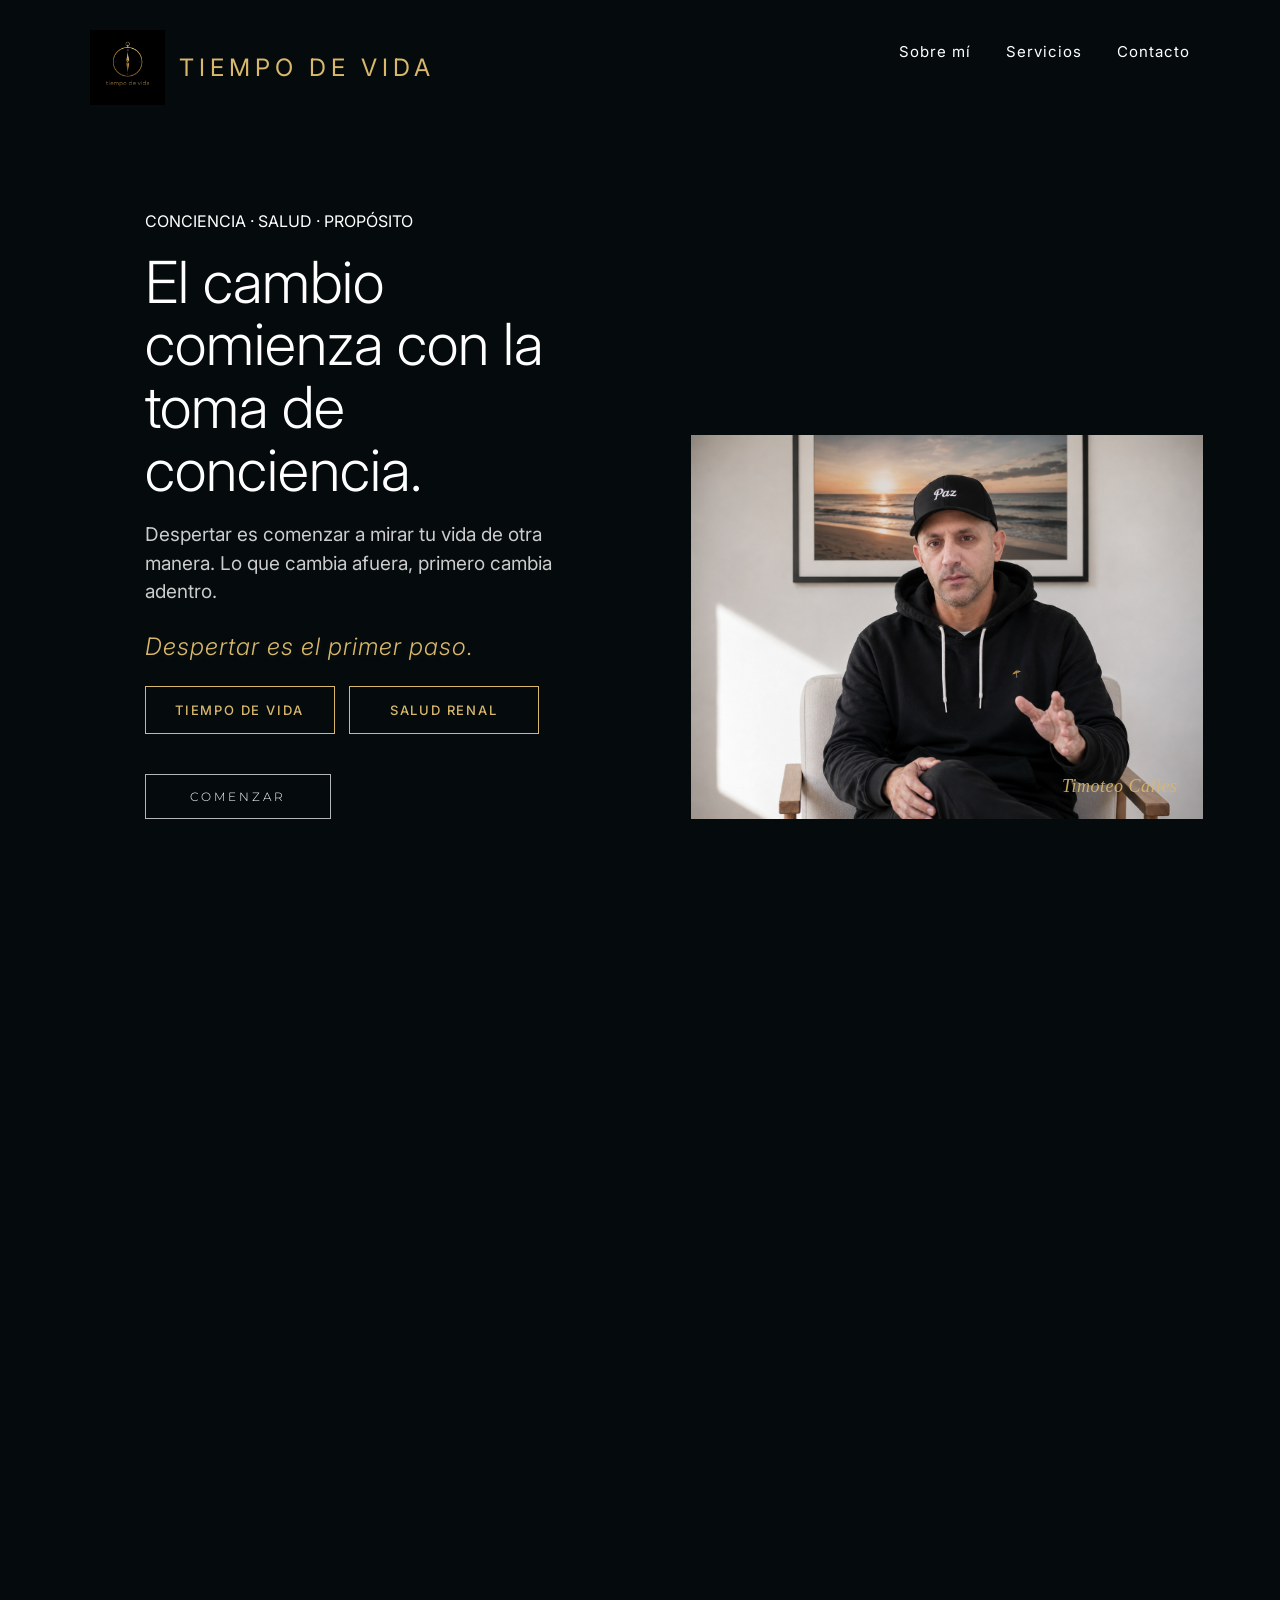
==== index.html @ 9efb0386 "Conecta publicaciones con Supabase" ====
<!DOCTYPE html>
<html lang="es">
<head>
    <meta charset="UTF-8">
    <meta name="viewport" content="width=device-width, initial-scale=1.0">
    <title>Tiempo de Vida</title>
    <meta name="description" content="Tiempo de Vida - Una experiencia visual cinematográfica e introspectiva.">
    
    <!-- Fonts: Inter (Light 300) & Montserrat (Light 300) -->
    <link rel="preconnect" href="https://fonts.googleapis.com">
    <link rel="preconnect" href="https://fonts.gstatic.com" crossorigin>
    <link href="https://fonts.googleapis.com/css2?family=Inter:wght@300&family=Montserrat:wght@300&display=swap" rel="stylesheet">
    
    <!-- CSS stylesheet -->
    <link rel="stylesheet" href="home.css">
</head>
<body>

    <!-- HERO SECTION (Cinematográfico, Introspectivo y Minimalista) -->
   <section class="hero-section" id="hero">

    <div class="hero-brand">
        <img src="assets/images/logo.png" alt="Tiempo de Vida">
        <span>TIEMPO DE VIDA</span>
    </div>

    <nav class="hero-nav">
        <a href="#sobre-mi">Sobre mí</a>
        <a href="#servicios">Servicios</a>
        <a href="#contacto">Contacto</a>
    </nav>

    <div class="hero-left">

        <p class="hero-eyebrow">CONCIENCIA · SALUD · PROPÓSITO</p>

        <h1>
            El cambio comienza
            <span>con la toma de conciencia.</span>
        </h1>

        <p class="hero-subtitle">
            Despertar es comenzar a mirar tu vida de otra manera.
            Lo que cambia afuera, primero cambia adentro.
        </p>

        <p class="hero-highlight">
            Despertar es el primer paso.
        </p>
<div class="areas-publicas">
    <a href="#tiempo-de-vida" style="display:inline-flex;align-items:center;justify-content:center;width:190px;height:48px;box-sizing:border-box;border:1px solid #d9b86c;background:#000;color:#d9b86c;text-decoration:none;font-size:13px;font-weight:500;letter-spacing:1.8px;">TIEMPO DE VIDA</a>
    <a href="#salud-renal" style="display:inline-flex;align-items:center;justify-content:center;width:190px;height:48px;box-sizing:border-box;border:1px solid #d9b86c;background:#000;color:#d9b86c;text-decoration:none;font-size:13px;font-weight:500;letter-spacing:1.8px;">SALUD RENAL</a>
</div>
        <a href="#servicios" class="btn-hero-minimalist">
            COMENZAR
        </a>

    </div>

    <div class="hero-photo">
        <img src="assets/images/hero_timoteo.png" alt="Dr. Timoteo Calles">
        <div class="hero-signature">Timoteo Calles</div>
    </div>

</section>
<!-- SECCIÓN TIEMPO DE VIDA -->
<section class="contenido-publico" id="tiempo-de-vida" hidden>

    <div class="contenido-publico-header">
        <span>TIEMPO DE VIDA</span>
        <h2>Despertar. Conciencia. Propósito.</h2>
        <p>
            Un espacio para mirar la vida de otra manera,
            tomar conciencia y comenzar a transformar lo que importa.
        </p>
    </div>

    <div id="publicaciones-tiempo-de-vida" class="publicaciones-grid">
        <p>No hay publicaciones todavía.</p>
    </div>

</section>
    <!-- SECTION 2: AUTOPILOT STATION (Piloto Automático) -->
    <section class="autopilot-section" id="piloto-automatico">
        <div class="autopilot-overlay"></div>
        <div class="autopilot-container">
            <div class="autopilot-content">
                <!-- Título Introductorio -->
                <h2 class="autopilot-title">¿Y si el problema no fuera...</h2>
                
                <!-- Lista de Posibles Problemas con separación amplia -->
                <div class="autopilot-list">
                    <p class="autopilot-item">...el tiempo?</p>
                    <p class="autopilot-item">...el trabajo?</p>
                    <p class="autopilot-item">...el dinero?</p>
                    <p class="autopilot-item">...la rutina?</p>
                    <p class="autopilot-item">...el estrés?</p>
                    <p class="autopilot-item">...el gobierno?</p>
                    <p class="autopilot-item">...la economía?</p>
                    <p class="autopilot-item">...el clima?</p>
                </div>
                
                <!-- Pregunta de Cierre Destacada (Dorado Cálido) -->
                <p class="autopilot-highlight">¿Y si el verdadero problema fuera vivir en piloto automático?</p>
                
                <!-- Subtítulo de Cierre -->
                <p class="autopilot-sub-highlight">La conciencia siempre llega antes que el cambio.</p>
            </div>
        </div>
    </section>

    <!-- SECTION 3: BEACH AUTONOMY (Qué es la Salud) -->
    <section class="autonomy-section" id="definicion-salud">
        <div class="autonomy-split-container">
            <!-- Lado Izquierdo (40%): Fondo marfil y foto editorial -->
            <div class="autonomy-image-side">
                <div class="autonomy-editorial-photo-wrapper">
                    <img src="assets/images/beach_autonomy.jpg" alt="Fotografía editorial - Timoteo en la playa al amanecer atándose los cordones" class="autonomy-img-editorial">
                </div>
            </div>
            
            <!-- Lado Derecho: Texto -->
            <div class="autonomy-text-side">
                <div class="autonomy-text-wrapper">
                    <!-- Título Principal -->
                    <h2 class="autonomy-title">La salud para mí.</h2>
                    
                    <!-- Párrafos Iniciales -->
                    <div class="autonomy-intro-text">
                        <p>Para algunos, la salud es un número en la balanza.</p>
                        <p>Para otros, un porcentaje de grasa.</p>
                        <p>Para mí, la salud tiene otro significado.</p>
                    </div>
                    
                    <!-- Declaraciones Destacadas en Dorado -->
                    <div class="autonomy-gold-statements">
                        <p>La salud no consiste en tener un cuerpo perfecto.</p>
                        <p>Consiste en tener un cuerpo que todavía te permita vivir la vida que elegís.</p>
                    </div>
                    
                    <!-- Declaración de Energía -->
                    <div class="autonomy-energy-text">
                        <p>La salud es poder pedirle energía a tu cuerpo...</p>
                        <p>y que todavía pueda responder.</p>
                    </div>
                    
                    <!-- Dos Columnas de Acciones Cotidianas -->
                    <div class="autonomy-columns-grid">
                        <div class="autonomy-column">
                            <p>Poder atarte los cordones.</p>
                            <p>Salir a caminar.</p>
                            <p>Correr detrás de tus hijos.</p>
                            <p>Subir una escalera sin pensar.</p>
                        </div>
                        <div class="autonomy-column">
                            <p>Viajar.</p>
                            <p>Abrazar.</p>
                            <p>Jugar.</p>
                            <p>Elegir.</p>
                        </div>
                    </div>
                    
                    <!-- Conclusión Principal -->
                    <div class="autonomy-conclusion-text">
                        <p>Porque la verdadera salud no se trata de cuánto vivís.</p>
                        <p class="gold-highlight">Se trata de cómo podés vivir.</p>
                    </div>
                    
                    <!-- Línea Divisoria Fina y Frase Final -->
                    <hr class="autonomy-divider">
                    <p class="autonomy-footer-statement">La verdadera libertad tiene un nombre: autonomía.</p>
                </div>
            </div>
        </div>
    </section>

    <!-- SECTION 4: DOSES AND CONSCIOUSNESS (Dosis y Conciencia) -->
    <section class="doses-section" id="dosis-y-conciencia">
        <div class="doses-split-container">
            <!-- Lado Izquierdo (35%): Fondo marfil y foto pequeña colocada como editorial -->
            <div class="doses-image-side">
                <div class="doses-editorial-photo-wrapper">
                    <img src="assets/images/sunset_doses.jpg" alt="Fotografía editorial - Timoteo al atardecer frente al mar" class="doses-img-editorial">
                </div>
            </div>
            
            <!-- Lado Derecho (65%): Texto sobre fondo negro -->
            <div class="doses-text-side">
                <div class="doses-text-wrapper">
                    <!-- Nivel 1: Título muy grande -->
                    <h2 class="doses-level1">Dosis y conciencia.</h2>
                    
                    <!-- Nivel 6: Frase principal (la más grande del bloque, en dorado) -->
                    <p class="doses-level6">Lo que transforma tu vida es la dosis que repetís cada día.</p>
                    
                    <span class="doses-separator">—</span>
                    
                    <!-- Nivel 2 y 3: Subtítulo e Introducción -->
                    <div class="doses-intro">
                        <p class="doses-level2">Cambia por lo que repetís.</p>
                        <p class="doses-level3">La vida rara vez cambia por un solo acto.</p>
                    </div>
                    
                    <span class="doses-separator">—</span>
                    
                    <!-- Nivel 4: Lista -->
                    <div class="doses-level4">
                        <p>La dosis de tu trabajo.</p>
                        <p>La dosis de tu descanso.</p>
                        <p>La dosis de tu alimentación.</p>
                        <p>La dosis de tu estrés.</p>
                        <p>La dosis de las personas que elegís tener cerca.</p>
                    </div>
                    
                    <span class="doses-separator">—</span>
                    
                    <!-- Nivel 5: Preguntas y respuestas -->
                    <div class="doses-level5">
                        <div class="doses-qa-row">
                            <span class="doses-q">¿Un cigarrillo mata?</span>
                            <span class="doses-a">No.</span>
                        </div>
                        <div class="doses-qa-row">
                            <span class="doses-q">¿Una manzana salva una vida?</span>
                            <span class="doses-a">Tampoco.</span>
                        </div>
                    </div>
                    
                    <span class="doses-separator">—</span>
                    
                    <!-- Nivel 7: Reflexiones sobre alimentos -->
                    <div class="doses-level7">
                        <p>No existen alimentos que te salven.</p>
                        <p>No existen alimentos que te condenen.</p>
                        <p class="gold-highlight">Existe la conciencia con la que elegís cada dosis.</p>
                    </div>
                    
                    <!-- Nivel 8: Cierre (Separado, línea superior, tipografía grande dorada) -->
                    <div class="doses-level8">
                        <hr class="doses-divider">
                        <p class="doses-closing-statement">La calidad de tu vida será el reflejo de las dosis que elegís repetir.</p>
                    </div>
                </div>
            </div>
        </div>
    </section>

    <!-- SECTION 5: WHY EXISTS (¿Por qué existe Tiempo de Vida?) -->
    <section class="why-section" id="por-que-existe">
        <div class="why-split-container">
            <!-- Lado Izquierdo (45%): Fondo marfil y foto editorial -->
            <div class="why-image-side">
                <div class="why-editorial-photo-wrapper">
                    <img src="assets/images/why_exists.jpg" alt="Fotografía editorial - Timoteo de espaldas al amanecer mirando el horizonte junto a su Nissan Frontier" class="why-img-editorial">
                </div>
            </div>
            
            <!-- Lado Derecho (55%): Texto sobre fondo negro -->
            <div class="why-text-side">
                <div class="why-text-wrapper">
                    <!-- Título (Nivel 1) -->
                    <h2 class="why-level1">¿Por qué existe Tiempo de Vida?</h2>
                    
                    <span class="why-separator">—</span>
                    
                    <!-- Cuerpo del texto -->
                    <div class="why-body-text">
                        <p class="why-p-highlight">Durante años vi ingresar pacientes a diálisis.</p>
                        <p>La mayoría sabía perfectamente qué les hacía daño.</p>
                        <p class="why-p-pause">Y aun así...</p>
                        <p class="why-p-gold">seguían repitiéndolo.</p>
                    </div>
                    
                    <span class="why-separator">—</span>
                    
                    <!-- Conclusión -->
                    <div class="why-conclusion-text">
                        <p>Ahí entendí que el problema no era la información.</p>
                        <p class="why-p-bold">Era la conciencia.</p>
                    </div>
                    
                    <!-- Cierre (Línea + Frase Final en Dorado) -->
                    <div class="why-level5">
                        <hr class="why-divider">
                        <p class="why-pre-closing">TIEMPO DE VIDA nació para responder una sola pregunta.</p>
                        <p class="why-closing-statement">¿Por qué hacemos todos los días aquello que sabemos que nos hace mal?</p>
                    </div>
                </div>
            </div>
        </div>
    </section>

    <!-- SECTION 6: CLOSING (Último Bloque) -->
    <section class="closing-section" id="cierre-narrativa">
        <div class="closing-container">
            <!-- Título -->
            <h2 class="closing-title">Si llegaste hasta acá...</h2>
            
            <!-- Cuerpo Narrativo -->
            <div class="closing-body-text">
                <p>Quizás llegaste buscando una respuesta.</p>
                <p>Y descubriste que el verdadero cambio empieza mucho antes.</p>
                <p>Empieza cuando dejamos de vivir en piloto automático.</p>
                <p>Cuando recuperamos la capacidad de elegir.</p>
                <p class="closing-pause">Porque antes del cambio...</p>
                <p class="closing-highlight">siempre aparece la conciencia.</p>
            </div>
            
            <hr class="closing-divider">
            
            <!-- Hablemos -->
            <div class="closing-contact-header">
                <h3>Hablemos.</h3>
                <p>Si sentís que este mensaje también habla de vos...</p>
                <p class="gold-highlight">Será un gusto acompañarte.</p>
            </div>
            
            <!-- Canales de Contacto (Enlaces editoriales y limpios) -->
            <div class="closing-contact-links">
                <a href="https://wa.me/5492262593603" target="_blank" rel="noopener" class="contact-link">
                    <span class="contact-label">WhatsApp</span>
                    <span class="contact-value">+54 9 2262 59-3603</span>
                </a>
                <span class="contact-separator">/</span>
                <a href="https://instagram.com/callestimoteo" target="_blank" rel="noopener" class="contact-link">
                    <span class="contact-label">Instagram</span>
                    <span class="contact-value">@callestimoteo</span>
                </a>
                <span class="contact-separator">/</span>
                <div class="contact-link pending-email">
                    <span class="contact-label">Correo electrónico</span>
                    <span class="contact-value">[Completar cuando esté disponible]</span>
                </div>
            </div>
            
            <hr class="closing-divider">
            
            <!-- Footer Final -->
            <footer class="closing-footer">
                <p class="footer-brand">Tiempo de Vida</p>
                <p class="footer-slogan">Despertar es la causa.</p>
            </footer>
        </div>
    </section>
<script src="app.js"></script>
</body>
</html>
---- home.css ----
/* ==========================================================================
   TIEMPO DE VIDA - PÁGINA DE INICIO (NUEVA HOME DESDE CERO)
   Estilo: Minimalista, Cinematográfico, Silencioso (A24, Apple, Leica, Patagonia)
   ========================================================================== */

/* --------------------------------------------------------------------------
   1. RESET & ESTILOS BASE
   -------------------------------------------------------------------------- */
* {
    margin: 0;
    padding: 0;
    box-sizing: border-box;
}

html, body {
    width: 100%;
    height: 100%;
    overflow-x: hidden; /* Permite scroll vertical pero oculta el horizontal */
    scroll-behavior: smooth; /* Desplazamiento suave en anclas */
    background-color: #050b0d; /* Fondo carbón oscuro profundo */
    color: #ffffff;
    font-family: 'Inter', -apple-system, BlinkMacSystemFont, "Segoe UI", Roboto, sans-serif;
    -webkit-font-smoothing: antialiased;
    -moz-osx-font-smoothing: grayscale;
}

/* --------------------------------------------------------------------------
   2. HERO SECTION (100vh - Cinematográfico)
   -------------------------------------------------------------------------- */
.hero-section {
    position: relative;
    width: 100%;
    min-height: 100vh;
    background: #050b0d;
    display: flex;
    align-items: center;
    overflow: hidden;
    padding: 110px 7% 70px;
}
.hero-brand {
    position: absolute;
    top: 35px;
    left: 7%;
    display: flex;
    align-items: center;
    gap: 14px;
    z-index: 5;
}

.hero-brand img {
    width: 58px;
    height: 58px;
    object-fit: contain;
}

.hero-brand span {
    color: #d9b86c;
    font-size: 20px;
    letter-spacing: 4px;
}


/* Overlay negro sutil de 18% para optimizar la lectura */
.hero-overlay {
    position: absolute;
    top: 0;
    left: 0;
    width: 100%;
    height: 100%;
    background-color: rgba(5, 11, 13, 0.18);
    z-index: 1;
}

/* Contenedor del contenido en el tercio inferior */
.hero-container {
    position: relative;
    z-index: 2;
    width: 100%;
    max-width: 950px;
    padding: 0 40px;
    padding-bottom: 5vh; /* Respiro inferior controlado para mantener el texto bajo del protagonista */
    display: flex;
    justify-content: center;
}

/* Bloque de Textos animado */
.hero-content {
    display: flex;
    flex-direction: column;
    align-items: center;
    text-align: center;
    width: 100%;
    animation: cinematicFadeIn 2.5s cubic-bezier(0.16, 1, 0.3, 1) forwards;
}

/* Frase Principal: "Nadie llega hasta acá..." - Reducida y acotada para no tapar el torso */
.hero-main-title {
    font-family: 'Montserrat', 'Inter', sans-serif;
    font-size: clamp(22px, 2.8vw, 42px); /* Más compacta y elegante */
    font-weight: 300;
    letter-spacing: 0.5px;
    line-height: 1.4;
    color: #ffffff;
    max-width: 580px; /* Ancho acotado para dejar libre el área visual del protagonista */
    margin: 0 auto;
}

/* Segunda Frase con separación elegante pero compacta */
.hero-sub-title {
    font-size: clamp(14px, 1.6vw, 20px); /* Tamaño más fino y sutil */
    font-weight: 300;
    line-height: 1.6;
    color: rgba(255, 255, 255, 0.65); /* Blanco con leve transparencia */
    margin-top: clamp(35px, 5vh, 50px); /* Separación generosa pero que no desplaza el texto hacia arriba */
    letter-spacing: 0.5px;
    max-width: 600px;
    margin-left: auto;
    margin-right: auto;
}

/* Frase Final: "Despertar es la causa" (Dorado Cálido en Cursiva) */
.hero-highlight {
    font-size: clamp(18px, 2vw, 28px); /* Proporcionalmente más pequeño y silencioso */
    font-weight: 300;
    font-style: italic; /* Cursiva */
    color: #D6B07A; /* Dorado cálido */
    margin-top: clamp(35px, 5vh, 50px); /* Separación generosa pero controlada */
    letter-spacing: 1px;
    text-shadow: 0 2px 10px rgba(214, 176, 122, 0.1);
}

/* Botón Minimalista Único */
.btn-hero-minimalist {
    display: inline-flex;
    align-items: center;
    justify-content: center;
    font-family: 'Montserrat', 'Inter', sans-serif;
    font-size: 12px;
    font-weight: 300;
    letter-spacing: 3px;
    text-transform: uppercase;
    padding: 14px 44px;
    background-color: transparent;
    color: #ffffff;
    border: 1px solid rgba(255, 255, 255, 0.7);
    text-decoration: none;
    margin-top: clamp(30px, 4.5vh, 45px);
    transition: all 0.6s cubic-bezier(0.16, 1, 0.3, 1);
    cursor: pointer;
}

/* Micro-interacciones del botón */
.btn-hero-minimalist:hover {
    background-color: #ffffff;
    color: #050b0d;
    border-color: #ffffff;
    letter-spacing: 5px; /* Expansión sutil de espaciado */
    transform: translateY(-2px);
    box-shadow: 0 10px 30px rgba(255, 255, 255, 0.1);
}

/* --------------------------------------------------------------------------
   3. ANIMACIONES CINEMÁTICAS
   -------------------------------------------------------------------------- */
@keyframes cinematicFadeIn {
    0% {
        opacity: 0;
        transform: translateY(20px);
    }
    100% {
        opacity: 1;
        transform: translateY(0);
    }
}

/* --------------------------------------------------------------------------
   4. DISEÑO RESPONSIVE Y ADAPTACIÓN
   -------------------------------------------------------------------------- */
@media (max-width: 768px) {
    .hero-section {
        background-size: cover; /* En móvil llena la pantalla verticalmente */
        background-position: center 15%; /* Centra al protagonista */
    }

    .hero-container {
        padding: 0 24px;
        padding-bottom: 5vh;
    }
    
    .hero-sub-title {
        margin-top: 35px;
        line-height: 1.5;
    }
    
    .hero-highlight {
        margin-top: 35px;
    }
    
    .btn-hero-minimalist {
        padding: 12px 34px;
        font-size: 11px;
        letter-spacing: 2px;
        margin-top: 30px;
    }
    
    .btn-hero-minimalist:hover {
        letter-spacing: 3.5px;
    }
}

/* Ajustes especiales para dispositivos pequeños con pantalla vertical muy reducida */
@media (max-height: 650px) {
    .hero-container {
        padding-bottom: 3vh;
    }
    .hero-sub-title {
        margin-top: 24px;
    }
    .hero-highlight {
        margin-top: 24px;
    }
    .btn-hero-minimalist {
        margin-top: 24px;
    }
}

/* --------------------------------------------------------------------------
   5. SECTION 2: AUTOPILOT STATION (Piloto Automático)
   -------------------------------------------------------------------------- */
.autopilot-section {
    position: relative;
    width: 100%;
    height: 100vh;
    background-color: #050b0d;
    background-image: url('assets/images/autopilot_station.jpg');
    background-repeat: no-repeat;
    background-position: center center;
    background-size: cover; /* Ocupa todo el ancho y alto de la pantalla */
    display: flex;
    justify-content: center;
    align-items: center; /* Centrado vertical y horizontal */
    overflow: hidden;
}

/* Overlay más denso para garantizar legibilidad del texto sobre el fondo detallado */
.autopilot-overlay {
    position: absolute;
    top: 0;
    left: 0;
    width: 100%;
    height: 100%;
    background: linear-gradient(180deg, rgba(5, 11, 13, 0.4) 0%, rgba(5, 11, 13, 0.6) 100%);
    z-index: 1;
}

.autopilot-container {
    position: relative;
    z-index: 2;
    width: 100%;
    max-width: 950px;
    padding: 0 40px;
    display: flex;
    justify-content: center;
    align-items: center;
    height: 100%;
}

.autopilot-content {
    display: flex;
    flex-direction: column;
    align-items: center;
    text-align: center;
    width: 100%;
    animation: cinematicFadeIn 2.5s cubic-bezier(0.16, 1, 0.3, 1) forwards;
}

/* Título: "¿Y si el problema no fuera..." */
.autopilot-title {
    font-family: 'Montserrat', 'Inter', sans-serif;
    font-size: clamp(20px, 2.5vw, 32px);
    font-weight: 300;
    letter-spacing: 0.5px;
    line-height: 1.4;
    color: #ffffff;
    margin-bottom: clamp(24px, 3.5vh, 40px);
}

/* Lista de preguntas */
.autopilot-list {
    display: flex;
    flex-direction: column;
    gap: clamp(8px, 1.2vh, 16px); /* Espaciado responsivo vertical */
    margin-bottom: clamp(35px, 5vh, 55px);
}

.autopilot-item {
    font-size: clamp(14px, 1.6vw, 20px);
    font-weight: 300;
    line-height: 1.4;
    color: rgba(255, 255, 255, 0.65); /* Blanco translúcido */
    letter-spacing: 0.5px;
}

/* Cierre Destacado: "¿Y si el verdadero problema fuera vivir en piloto automático?" */
.autopilot-highlight {
    font-family: 'Montserrat', 'Inter', sans-serif;
    font-size: clamp(24px, 3.5vw, 44px);
    font-weight: 300;
    color: #D6B07A; /* Dorado cálido */
    letter-spacing: 1px;
    line-height: 1.3;
    margin-bottom: clamp(16px, 2vh, 24px);
    text-shadow: 0 2px 10px rgba(214, 176, 122, 0.1);
    max-width: 800px;
}

/* Subtítulo: "La conciencia siempre llega antes que el cambio." */
.autopilot-sub-highlight {
    font-size: clamp(14px, 1.6vw, 18px);
    font-weight: 300;
    line-height: 1.5;
    color: rgba(255, 255, 255, 0.85);
    margin-bottom: 0; /* Último elemento, sin margen inferior */
}



/* --------------------------------------------------------------------------
   6. RESPONSIVE DESIGN ADAPTATION FOR SECTION 2
   -------------------------------------------------------------------------- */
@media (max-width: 768px) {
    .autopilot-container {
        padding: 0 24px;
    }
    
    .autopilot-list {
        gap: 10px;
        margin-bottom: 30px;
    }
}

/* --------------------------------------------------------------------------
   7. SECTION 3: BEACH AUTONOMY (Definición de Salud)
   -------------------------------------------------------------------------- */
.autonomy-section {
    width: 100%;
    height: 90vh; /* Altura total de una sola pantalla acotada */
    background-color: #050b0d; /* Fondo carbón oscuro profundo */
    overflow: hidden;
}

.autonomy-split-container {
    display: grid;
    grid-template-columns: 40% 60%; /* 40% izquierda (marfil) / 60% derecha (negro) permanente */
    width: 100%;
    height: 100%;
}

/* Lado Izquierdo: Fondo Marfil Claro y Foto Editorial */
.autonomy-image-side {
    width: 100%;
    height: 100%;
    min-height: 0;
    background-color: #F8F6F2; /* Marfil muy claro cálido, igual que el bloque 4 */
    display: flex;
    justify-content: center;
    align-items: center;
    padding: 40px;
    overflow: hidden;
}

.autonomy-editorial-photo-wrapper {
    width: 100%;
    display: flex;
    justify-content: center;
    align-items: center;
}

.autonomy-img-editorial {
    width: 65%; /* La fotografía ocupa el 65% del ancho de su columna */
    height: auto;
    aspect-ratio: 3 / 4;
    object-fit: cover;
    /* Sombra muy suave y difusa debajo de la fotografía para darle profundidad editorial */
    box-shadow: 0 30px 70px rgba(0, 0, 0, 0.07), 0 10px 30px rgba(0, 0, 0, 0.04);
}

/* Lado Derecho: Texto */
.autonomy-text-side {
    width: 100%;
    height: 100%;
    min-height: 0;
    background-color: #050b0d;
    display: flex;
    justify-content: center;
    align-items: center;
    padding: clamp(40px, 6vh, 80px);
    overflow: hidden; /* Elimina cualquier scroll interno */
}

.autonomy-text-wrapper {
    max-width: 580px;
    width: 100%;
    display: flex;
    flex-direction: column;
    justify-content: center;
    align-items: flex-start;
    text-align: left;
}

/* Título: "La salud para mí." */
.autonomy-title {
    font-family: 'Montserrat', 'Inter', sans-serif;
    font-size: clamp(18px, 2.1vw, 30px); /* Reducido un 10% */
    font-weight: 300;
    letter-spacing: -0.5px;
    line-height: 1.2; /* Reducido un 10% */
    color: #ffffff;
    margin-bottom: clamp(15px, 2.5vh, 22px); /* Reducido un 15% */
}

/* Párrafos Iniciales */
.autonomy-intro-text {
    font-size: clamp(12px, 1.3vw, 14px); /* Reducido un 8% */
    font-weight: 300;
    line-height: 1.45; /* Reducido un 10% */
    color: rgba(255, 255, 255, 0.7);
    margin-bottom: clamp(15px, 2.5vh, 22px); /* Reducido un 15% */
    display: flex;
    flex-direction: column;
    gap: 5px;
}

/* Frases Destacadas en Dorado */
.autonomy-gold-statements {
    font-family: 'Montserrat', 'Inter', sans-serif;
    font-size: clamp(14px, 1.5vw, 17px); /* Reducido un 8% */
    font-weight: 300;
    line-height: 1.35; /* Reducido un 10% */
    color: #D6B07A; /* Dorado cálido */
    margin-bottom: clamp(15px, 2.5vh, 22px); /* Reducido un 15% */
    display: flex;
    flex-direction: column;
    gap: 8px;
}

/* Frase de Energía */
.autonomy-energy-text {
    font-size: clamp(12px, 1.3vw, 14px); /* Reducido un 8% */
    font-weight: 300;
    line-height: 1.45; /* Reducido un 10% */
    color: rgba(255, 255, 255, 0.85);
    margin-bottom: clamp(18px, 3vh, 27px); /* Reducido un 15% */
    display: flex;
    flex-direction: column;
    gap: 4px;
}

/* Grid de dos columnas */
.autonomy-columns-grid {
    display: grid;
    grid-template-columns: 1fr 1fr;
    gap: clamp(20px, 3vw, 40px);
    width: 100%;
    margin-bottom: clamp(18px, 3vh, 27px); /* Reducido un 15% */
}

.autonomy-column {
    display: flex;
    flex-direction: column;
    gap: clamp(6px, 1vh, 10px); /* Reducido un 15% */
}

.autonomy-column p {
    font-size: clamp(12px, 1.3vw, 14px); /* Reducido un 8% */
    font-weight: 300;
    color: rgba(255, 255, 255, 0.75);
    letter-spacing: 0.5px;
    margin: 0;
}

/* Conclusión: "Porque la verdadera salud..." */
.autonomy-conclusion-text {
    font-size: clamp(12px, 1.3vw, 14px); /* Reducido un 8% */
    font-weight: 300;
    line-height: 1.35; /* Reducido un 10% */
    color: #ffffff;
    margin-bottom: clamp(20px, 3.4vh, 32px); /* Reducido un 15% */
    display: flex;
    flex-direction: column;
    gap: 5px;
}

.autonomy-conclusion-text .gold-highlight {
    font-family: 'Montserrat', 'Inter', sans-serif;
    font-size: clamp(15px, 1.6vw, 20px); /* Reducido un 8% */
    font-weight: 300;
    color: #D6B07A;
}

/* Línea divisoria */
.autonomy-divider {
    width: 100%;
    border: none;
    border-top: 1px solid rgba(255, 255, 255, 0.08);
    margin-top: clamp(15px, 2.5vh, 24px); /* Reducido un 15% */
    margin-bottom: clamp(12px, 2vh, 18px); /* Reducido un 15% */
}

/* Frase Final: "La verdadera libertad..." */
.autonomy-footer-statement {
    font-family: 'Montserrat', 'Inter', sans-serif;
    font-size: clamp(14px, 1.6vw, 18px); /* Reducido un 8% */
    font-weight: 300;
    color: #D6B07A;
    letter-spacing: 0.5px;
    margin: 0;
}

/* --------------------------------------------------------------------------
   8. RESPONSIVE DESIGN ADAPTATION FOR SECTION 3
   -------------------------------------------------------------------------- */
@media (max-width: 768px) {
    .autonomy-section {
        height: auto; /* Permite que fluya en vertical en móviles */
        overflow: visible;
    }
    
    .autonomy-split-container {
        grid-template-columns: 1fr; /* Columna única en móviles */
    }
    
    .autonomy-image-side {
        height: 50vh; /* Altura acotada de la foto en móviles */
        padding: 24px;
    }
    
    .autonomy-img-editorial {
        width: 70%;
    }
    
    .autonomy-text-side {
        height: auto;
        padding: 40px 24px;
        overflow-y: visible;
    }
    
    .autonomy-columns-grid {
        grid-template-columns: 1fr; /* Las columnas de texto se apilan en móviles */
        gap: 16px;
    }
    
    .autonomy-column {
        gap: 10px;
    }
}

/* --------------------------------------------------------------------------
   9. SECTION 4: DOSES AND CONSCIOUSNESS (Dosis y Conciencia)
   -------------------------------------------------------------------------- */
.doses-section {
    width: 100%;
    height: 90vh; /* Altura total de una sola pantalla establecida a 90vh */
    background-color: #050b0d; /* Fondo carbón oscuro profundo */
    overflow: hidden;
}

.doses-split-container {
    display: grid;
    grid-template-columns: 45% 55%; /* 45% izquierda (marfil) / 55% derecha (negro) permanente */
    width: 100%;
    height: 100%;
}

/* Lado Izquierdo: Fondo Marfil Claro y Foto Editorial */
.doses-image-side {
    width: 100%;
    height: 100%;
    min-height: 0;
    background-color: #F8F6F2; /* Marfil muy claro cálido */
    display: flex;
    justify-content: center;
    align-items: center;
    padding: 40px;
    overflow: hidden;
}

.doses-editorial-photo-wrapper {
    width: 100%;
    display: flex;
    justify-content: center;
    align-items: center;
}

.doses-img-editorial {
    width: 73%; /* Ocupa entre el 70% y el 75% del ancho de su columna, manteniendo aire */
    height: auto;
    aspect-ratio: 3 / 4;
    object-fit: cover;
    /* Sombra muy suave y difusa debajo de la fotografía para darle sensación de profundidad */
    box-shadow: 0 30px 70px rgba(0, 0, 0, 0.07), 0 10px 30px rgba(0, 0, 0, 0.04);
}

/* Lado Derecho: Texto */
.doses-text-side {
    width: 100%;
    height: 100%;
    min-height: 0;
    background-color: #050b0d; /* Fondo negro */
    display: flex;
    justify-content: flex-start; /* Alinea el wrapper a la izquierda de la columna negra */
    align-items: center;
    padding: clamp(40px, 6vh, 80px);
    overflow: hidden; /* Elimina cualquier scroll interno */
}

.doses-text-wrapper {
    max-width: 480px; /* Reducimos el ancho útil para facilitar la lectura */
    width: 100%;
    margin-left: clamp(40px, 7vw, 100px); /* Margen izquierdo amplio (aproximadamente 80-100px) */
    display: flex;
    flex-direction: column;
    justify-content: center;
    align-items: flex-start;
    text-align: left;
}

/* Nivel 1: Título muy grande */
.doses-level1 {
    font-family: 'Montserrat', 'Inter', sans-serif;
    font-size: clamp(21px, 2.8vw, 38px); /* Reducido un 10% */
    font-weight: 300;
    letter-spacing: -0.5px;
    line-height: 1.15; /* Reducido un 10% */
    color: #ffffff;
    margin-bottom: clamp(7px, 1.2vh, 10px); /* Reducido un 15% */
}

/* Nivel 6: Frase principal del bloque (dorada y la más grande, frase dominante) */
.doses-level6 {
    font-family: 'Montserrat', 'Inter', sans-serif;
    font-size: clamp(18px, 2.2vw, 29px); /* Reducido un 10% */
    font-weight: 300;
    color: #D6B07A; /* Dorado cálido */
    line-height: 1.2; /* Reducido un 10% */
    letter-spacing: 0.5px;
    margin: 0;
}

/* Nivel 2: Subtítulo (grande y destacado en dorado) */
.doses-level2 {
    font-family: 'Montserrat', 'Inter', sans-serif;
    font-size: clamp(14px, 1.5vw, 18px); /* Reducido un 10% */
    font-weight: 300;
    color: #D6B07A;
    letter-spacing: 0.5px;
    margin-bottom: 6px;
}

/* Nivel 3: Texto normal */
.doses-level3 {
    font-size: clamp(12px, 1.3vw, 14px); /* Reducido un 8% */
    font-weight: 300;
    line-height: 1.35; /* Reducido un 10% */
    color: rgba(255, 255, 255, 0.65);
    margin-bottom: 0;
}

/* Nivel 4: Lista con mucho espacio entre líneas */
.doses-level4 {
    display: flex;
    flex-direction: column;
    gap: clamp(5px, 0.8vh, 8px); /* Reducido un 15% */
    font-size: clamp(11px, 1.15vw, 13px); /* Reducido un 8% */
    font-weight: 300;
    color: rgba(255, 255, 255, 0.75);
    width: 100%;
}

.doses-level4 p {
    margin: 0;
}

/* Nivel 5: Preguntas (más grandes y destacadas) y respuestas */
.doses-level5 {
    display: flex;
    flex-direction: column;
    gap: 5px; /* Reducido un 15% */
    font-size: clamp(13px, 1.3vw, 15px); /* Reducido un 8% */
    font-weight: 300;
}

.doses-qa-row {
    display: flex;
    gap: 12px;
}

.doses-q {
    color: rgba(255, 255, 255, 0.7);
}

.doses-a {
    color: #ffffff;
    font-weight: 400;
}

/* Nivel 7: Reflexiones sobre alimentos */
.doses-level7 {
    display: flex;
    flex-direction: column;
    gap: 5px; /* Reducido un 15% */
    font-size: clamp(11px, 1.15vw, 13px); /* Reducido un 8% */
    font-weight: 300;
    color: rgba(255, 255, 255, 0.7);
}

.doses-level7 p {
    margin: 0;
}

.doses-level7 .gold-highlight {
    color: #D6B07A; /* Última frase en dorado */
}

/* Separadores elegantes: "—" */
.doses-separator {
    display: block;
    width: 100%;
    font-size: 12px;
    color: rgba(255, 255, 255, 0.12);
    margin-top: clamp(3px, 0.6vh, 7px); /* Reducido un 15% */
    margin-bottom: clamp(3px, 0.6vh, 7px); /* Reducido un 15% */
    text-align: left;
    font-weight: 300;
}

/* Nivel 8: Cierre muy separado */
.doses-level8 {
    width: 100%;
    margin-top: clamp(14px, 2.5vh, 22px); /* Reducido un 15% */
}

.doses-divider {
    width: 100%;
    border: none;
    border-top: 1px solid rgba(255, 255, 255, 0.08);
    margin-top: 0;
    margin-bottom: clamp(7px, 1vh, 10px); /* Reducido un 15% */
}

.doses-closing-statement {
    font-family: 'Montserrat', 'Inter', sans-serif;
    font-size: clamp(15px, 1.8vw, 22px); /* Reducido un 8% */
    font-weight: 300;
    color: #D6B07A; /* Color dorado */
    letter-spacing: 0.5px;
    line-height: 1.25; /* Reducido un 10% */
    margin: 0;
}

/* --------------------------------------------------------------------------
   10. RESPONSIVE DESIGN ADAPTATION FOR SECTION 4 (Permanent Split screen)
   -------------------------------------------------------------------------- */
@media (max-width: 768px) {
    .doses-section {
        height: 100vh;
        overflow: hidden;
    }
    
    .doses-split-container {
        grid-template-columns: 45% 55%; /* Mantiene 45/55 permanente en móviles */
    }
    
    .doses-image-side {
        padding: 16px;
    }
    
    .doses-img-editorial {
        width: 80%; /* Más visible en pantallas pequeñas */
    }
    
    .doses-text-side {
        padding: 24px 12px;
    }
    
    .doses-text-wrapper {
        margin-left: 16px; /* Ajustado en pantallas pequeñas */
        max-width: 90%;
    }
    
    .doses-level1 {
        margin-bottom: 8px;
    }
    
    .doses-separator {
        margin-top: 6px;
        margin-bottom: 6px;
    }
    
    .doses-level8 {
        margin-top: 16px;
    }
    
    .doses-divider {
        margin-bottom: 10px;
    }
}

/* --------------------------------------------------------------------------
   11. SECTION 5: WHY EXISTS (¿Por qué existe Tiempo de Vida?)
   -------------------------------------------------------------------------- */
.why-section {
    width: 100%;
    height: 90vh; /* Altura de una sola pantalla reducida a 90vh */
    background-color: #050b0d; /* Fondo carbón oscuro profundo */
    overflow: hidden;
}

.why-split-container {
    display: grid;
    grid-template-columns: 45% 55%; /* 45% izquierda (marfil) / 55% derecha (negro) permanente */
    width: 100%;
    height: 100%;
}

/* Lado Izquierdo: Fondo Marfil Claro y Foto Editorial */
.why-image-side {
    width: 100%;
    height: 100%;
    min-height: 0;
    background-color: #F8F6F2; /* Marfil muy claro cálido */
    display: flex;
    justify-content: center;
    align-items: center;
    padding: 40px;
    overflow: hidden;
}

.why-editorial-photo-wrapper {
    width: 100%;
    display: flex;
    justify-content: center;
    align-items: center;
}

.why-img-editorial {
    width: 73%; /* Ocupa el 73% del ancho de su columna, manteniendo aire */
    height: auto;
    aspect-ratio: 3 / 4;
    object-fit: cover;
    /* Sombra muy suave y difusa debajo de la fotografía para darle profundidad editorial */
    box-shadow: 0 30px 70px rgba(0, 0, 0, 0.07), 0 10px 30px rgba(0, 0, 0, 0.04);
}

/* Lado Derecho: Texto */
.why-text-side {
    width: 100%;
    height: 100%;
    min-height: 0;
    background-color: #050b0d; /* Fondo negro */
    display: flex;
    justify-content: flex-start; /* Alinea el wrapper a la izquierda de la columna negra */
    align-items: center;
    padding: clamp(40px, 6vh, 80px);
    overflow: hidden; /* Elimina cualquier scroll interno */
}

.why-text-wrapper {
    max-width: 480px; /* Reducimos el ancho útil para facilitar la lectura */
    width: 100%;
    margin-left: clamp(40px, 7vw, 100px); /* Margen izquierdo amplio (aproximadamente 80-100px) */
    display: flex;
    flex-direction: column;
    justify-content: center;
    align-items: flex-start;
    text-align: left;
}

/* Título (Nivel 1) */
.why-level1 {
    font-family: 'Montserrat', 'Inter', sans-serif;
    font-size: clamp(21px, 2.8vw, 38px); /* Compacto al 90vh */
    font-weight: 300;
    letter-spacing: -0.5px;
    line-height: 1.15;
    color: #ffffff;
    margin-bottom: clamp(7px, 1.2vh, 10px);
}

/* Cuerpo del texto */
.why-body-text {
    font-size: clamp(12px, 1.3vw, 14px);
    font-weight: 300;
    line-height: 1.35;
    color: rgba(255, 255, 255, 0.65);
    margin-bottom: 0;
    display: flex;
    flex-direction: column;
    gap: 6px;
}

.why-body-text p {
    margin: 0;
}

.why-body-text .why-p-highlight {
    color: #ffffff;
}

.why-body-text .why-p-pause {
    font-style: italic;
    color: rgba(255, 255, 255, 0.5);
}

.why-body-text .why-p-gold {
    color: #D6B07A;
    font-weight: 400;
}

/* Conclusión */
.why-conclusion-text {
    font-size: clamp(12px, 1.3vw, 14px);
    font-weight: 300;
    line-height: 1.35;
    color: rgba(255, 255, 255, 0.7);
    display: flex;
    flex-direction: column;
    gap: 6px;
}

.why-conclusion-text p {
    margin: 0;
}

.why-conclusion-text .why-p-bold {
    font-family: 'Montserrat', 'Inter', sans-serif;
    font-size: clamp(15px, 1.6vw, 20px);
    color: #D6B07A;
    font-weight: 400;
}

/* Separadores guion: "—" */
.why-separator {
    display: block;
    width: 100%;
    font-size: 12px;
    color: rgba(255, 255, 255, 0.12);
    margin-top: clamp(3px, 0.6vh, 7px);
    margin-bottom: clamp(3px, 0.6vh, 7px);
    text-align: left;
    font-weight: 300;
}

/* Cierre (Nivel 5) */
.why-level5 {
    width: 100%;
    margin-top: clamp(14px, 2.5vh, 22px);
}

.why-divider {
    width: 100%;
    border: none;
    border-top: 1px solid rgba(255, 255, 255, 0.08);
    margin-top: 0;
    margin-bottom: clamp(7px, 1vh, 10px);
}

.why-pre-closing {
    font-size: clamp(11px, 1.15vw, 13px);
    font-weight: 300;
    color: rgba(255, 255, 255, 0.6);
    margin: 0 0 6px 0;
}

.why-closing-statement {
    font-family: 'Montserrat', 'Inter', sans-serif;
    font-size: clamp(16px, 2.2vw, 28px); /* Tamaño mayor */
    font-weight: 300;
    color: #D6B07A; /* Dorado cálido */
    letter-spacing: 0.5px;
    line-height: 1.25;
    margin: 0;
}

/* Adaptación responsive para Sección 5 (Permanent Split screen) */
@media (max-width: 768px) {
    .why-section {
        height: 100vh;
        overflow: hidden;
    }
    
    .why-split-container {
        grid-template-columns: 45% 55%; /* Mantiene 45/55 permanente en móviles */
    }
    
    .why-image-side {
        padding: 16px;
    }
    
    .why-img-editorial {
        width: 80%; /* Más visible en pantallas pequeñas */
    }
    
    .why-text-side {
        padding: 24px 12px;
    }
    
    .why-text-wrapper {
        margin-left: 16px; /* Ajustado en pantallas pequeñas */
        max-width: 90%;
    }
    
    .why-level1 {
        margin-bottom: 8px;
    }
    
    .why-separator {
        margin-top: 6px;
        margin-bottom: 6px;
    }
    
    .why-level5 {
        margin-top: 16px;
    }
    
    .why-divider {
        margin-bottom: 10px;
    }
}

/* --------------------------------------------------------------------------
   12. SECTION 6: CLOSING (Último Bloque)
   -------------------------------------------------------------------------- */
.closing-section {
    width: 100%;
    height: 90vh; /* Altura de una sola pantalla de 90vh */
    background-color: #0b0b0b; /* Fondo negro profundo */
    display: flex;
    justify-content: center;
    align-items: center;
    padding: clamp(30px, 5vh, 60px) 24px;
    overflow: hidden; /* Elimina scroll interno */
}

.closing-container {
    max-width: 700px;
    width: 100%;
    display: flex;
    flex-direction: column;
    justify-content: center;
    align-items: center;
    text-align: center;
}

/* Título */
.closing-title {
    font-family: 'Montserrat', 'Inter', sans-serif;
    font-size: clamp(20px, 2.5vw, 34px);
    font-weight: 300;
    letter-spacing: -0.5px;
    color: #ffffff;
    margin-bottom: clamp(14px, 2.5vh, 22px);
}

/* Cuerpo Narrativo */
.closing-body-text {
    font-size: clamp(12px, 1.3vw, 14px);
    font-weight: 300;
    line-height: 1.45;
    color: rgba(255, 255, 255, 0.65);
    display: flex;
    flex-direction: column;
    gap: clamp(6px, 1vh, 10px);
    margin-bottom: clamp(16px, 3vh, 26px);
}

.closing-body-text p {
    margin: 0;
}

.closing-body-text .closing-pause {
    font-style: italic;
    color: rgba(255, 255, 255, 0.45);
}

.closing-body-text .closing-highlight {
    color: #D6B07A; /* Dorado cálido */
    font-weight: 400;
}

/* Líneas Divisorias Finas */
.closing-divider {
    width: 150px;
    border: none;
    border-top: 1px solid rgba(255, 255, 255, 0.08);
    margin-top: 0;
    margin-bottom: clamp(16px, 3vh, 26px);
}

/* Hablemos Cabecera */
.closing-contact-header {
    display: flex;
    flex-direction: column;
    gap: 6px;
    margin-bottom: clamp(16px, 3vh, 26px);
}

.closing-contact-header h3 {
    font-family: 'Montserrat', 'Inter', sans-serif;
    font-size: clamp(16px, 2vw, 22px);
    font-weight: 300;
    color: #ffffff;
    margin: 0 0 4px 0;
}

.closing-contact-header p {
    font-size: clamp(12px, 1.3vw, 14px);
    font-weight: 300;
    color: rgba(255, 255, 255, 0.65);
    margin: 0;
}

.closing-contact-header .gold-highlight {
    color: #D6B07A;
}

/* Canales de Contacto Editoriales */
.closing-contact-links {
    display: flex;
    justify-content: center;
    align-items: center;
    flex-wrap: wrap;
    gap: clamp(10px, 2vw, 24px);
    font-size: clamp(12px, 1.3vw, 14px);
    margin-bottom: clamp(16px, 3vh, 26px);
}

.closing-contact-links .contact-link {
    text-decoration: none;
    display: flex;
    flex-direction: column;
    align-items: center;
    gap: 2px;
    transition: opacity 0.3s ease;
}

.closing-contact-links .contact-link:hover {
    opacity: 0.8;
}

.closing-contact-links .contact-label {
    font-size: 9px;
    text-transform: uppercase;
    letter-spacing: 1px;
    color: rgba(255, 255, 255, 0.3);
}

.closing-contact-links .contact-value {
    color: #ffffff;
    font-weight: 300;
    border-bottom: 1px solid rgba(255, 255, 255, 0.15);
    padding-bottom: 2px;
}

.closing-contact-links .pending-email {
    display: flex;
    flex-direction: column;
    align-items: center;
    gap: 2px;
}

.closing-contact-links .pending-email .contact-value {
    color: rgba(255, 255, 255, 0.45);
    font-style: italic;
    border-bottom: 1px dashed rgba(255, 255, 255, 0.1);
    cursor: default;
}

.closing-contact-links .contact-separator {
    color: rgba(255, 255, 255, 0.1);
}

/* Footer Final */
.closing-footer {
    display: flex;
    flex-direction: column;
    gap: 4px;
}

.closing-footer .footer-brand {
    font-family: 'Montserrat', 'Inter', sans-serif;
    font-size: 11px;
    text-transform: uppercase;
    letter-spacing: 2px;
    color: rgba(255, 255, 255, 0.3);
    margin: 0;
}

.closing-footer .footer-slogan {
    font-size: 12px;
    font-weight: 300;
    color: rgba(255, 255, 255, 0.5);
    margin: 0;
}

/* Adaptación responsive para el Cierre */
@media (max-width: 600px) {
    .closing-section {
        height: auto;
        padding: 40px 16px;
        overflow-y: visible;
    }
    
    .closing-container {
        padding: 0;
    }
    
    .closing-contact-links {
        flex-direction: column;
        gap: 16px;
    }
    
    .closing-contact-links .contact-separator {
        display: none;
    }
}
/* AJUSTE FINAL DEL HERO */
.hero-container {
    width: 100%;
    height: 100%;
    display: flex;
    align-items: center;
    position: relative;
    z-index: 2;
}

.hero-left {
    width: 45%;
    padding-left: 2%;
    position: relative;
    z-index: 3;
}

.hero-left h1 {
    color: #fff;
    font-size: 60px;
    line-height: 1.08;
    font-weight: 300;
    margin: 20px 0;
}

.hero-subtitle {
    color: #ccc;
    font-size: 19px;
    line-height: 1.5;
    max-width: 520px;
}

.hero-highlight {
    color: #d9b86c;
    font-size: 24px;
    font-style: italic;
    margin: 25px 0;
}

.hero-photo {
    position: absolute;
    right: 3%;
    bottom: 0;
    width: 48%;
    height: 88%;
    z-index: 2;
}

.hero-photo img {
    width: 100%;
    height: 100%;
    object-fit: contain;
    object-position: bottom center;
}

.hero-signature {
    position: absolute;
    right: 8%;
    bottom: 25px;
    color: #d9b86c;
    font-size: 20px;
    font-style: italic;
}

.hero-nav {
    z-index: 5;
}

@media (max-width: 768px) {
    .hero-left {
        width: 100%;
        padding: 20px;
    }

    .hero-photo {
        width: 100%;
        opacity: 0.35;
        right: 0;
    }

    .hero-left h1 {
        font-size: 42px;
    }
}
.hero-nav {
    position: absolute;
    top: 42px;
    right: 7%;
    display: flex;
    gap: 35px;
    z-index: 10;
}

.hero-nav a {
    color: #ffffff;
    text-decoration: none;
    font-size: 15px;
    letter-spacing: 1px;
}

.hero-left {
    width: 43%;
    margin-left: 2%;
}

.hero-left h1 {
    max-width: 650px;
    font-size: 58px;
}

.hero-subtitle {
    max-width: 500px;
}
/* AJUSTE FINAL HERO */

.hero-brand img {
    width: 85px;
    height: 85px;
    object-fit: contain;
}

.hero-brand span {
    font-size: 24px;
    letter-spacing: 5px;
}

.hero-photo {
    width: 40%;
    height: 75%;
    right: 6%;
    bottom: 0;
}

.hero-signature {
    font-family: "Dancing Script", cursive;
    font-size: 28px;
    color: #d9b86c;
    right: 6%;
    bottom: 30px;
}

.hero-left {
    width: 40%;
    margin-left: 3%;
}
.hero-left {
    width: 40%;
    margin-left: 3%;
    padding-top: 90px;
}

.hero-brand {
    top: 30px;
}

.hero-brand img {
    width: 75px;
    height: 75px;
}

.hero-brand span {
    font-size: 24px;
    letter-spacing: 5px;
}
/* AJUSTE HERO - FOTO Y FIRMA */

.hero-photo {
    width: 40%;
    height: 82%;
    right: 6%;
    bottom: auto;
    top: 50%;
    transform: translateY(-50%);
}

.hero-signature {
    font-family: "Playfair Display", Georgia, serif;
    font-size: 22px;
    font-style: italic;
    font-weight: 400;
    letter-spacing: 1px;
    color: #d9b86c;
    right: 6%;
    bottom: 35px;
}
.hero-signature {
    font-family: "Playfair Display", Georgia, serif;
    font-size: 18px;
    font-style: italic;
    font-weight: 400;
    letter-spacing: 0.5px;
    color: #d9b86c;
    right: 5%;
    bottom: 22px;
    opacity: 0.9;
}
/* ===== ÁREAS PÚBLICAS - BOTONES PREMIUM ===== */

.hero-left .areas-publicas {
    display: flex !important;
    flex-direction: row !important;
    align-items: center !important;
    justify-content: flex-start !important;
    gap: 14px !important;
    position: static !important;
    width: auto !important;
    margin: 24px 0 0 0 !important;
    padding: 0 !important;
    transform: none !important;
    z-index: 10 !important;
}

.hero-left .areas-publicas a {
    display: inline-flex !important;
    align-items: center !important;
    justify-content: center !important;
    min-width: 180px !important;
    height: 46px !important;
    padding: 0 22px !important;
    box-sizing: border-box !important;
    border: 1px solid #c5a880 !important;
    background: transparent !important;
    color: #c5a880 !important;
    text-decoration: none !important;
    font-family: var(--font-titles) !important;
    font-size: 12px !important;
    font-weight: 500 !important;
    letter-spacing: 1.8px !important;
}

.hero-left .areas-publicas a:hover {
    background: #c5a880 !important;
    color: #050b0d !important;
}
/* ===== CORRECCIÓN FINAL COLOR BOTONES ===== */

.hero-left .areas-publicas a,
.hero-left .areas-publicas a:visited {
    color: #d9b86c !important;
    background: transparent !important;
    border: 1px solid #d9b86c !important;
    text-decoration: none !important;
}

.hero-left .areas-publicas a:hover,
.hero-left .areas-publicas a:focus {
    color: #050b0d !important;
    background: #d9b86c !important;
    border-color: #d9b86c !important;
}
/* BOTONES ÁREAS PÚBLICAS - CORRECCIÓN DEFINITIVA */

body .hero-section .hero-left .areas-publicas a,
body .hero-section .hero-left .areas-publicas a:visited {
    color: #d9b86c !important;
    border: 1px solid #d9b86c !important;
    background-color: transparent !important;
    text-decoration: none !important;
    display: inline-flex !important;
    align-items: center !important;
    justify-content: center !important;
    width: 190px !important;
    height: 48px !important;
    box-sizing: border-box !important;
    font-size: 13px !important;
    font-weight: 500 !important;
    letter-spacing: 1.8px !important;
}

body .hero-section .hero-left .areas-publicas a:hover {
    color: #050b0d !important;
    background-color: #d9b86c !important;
}
/* =========================================================
   TIEMPO DE VIDA - SECCIÓN PÚBLICA
   ========================================================= */

.contenido-publico {
    width: 100%;
    min-height: 650px;
    padding: 110px 8%;
    background: #080b0c;
    color: #ffffff;
    box-sizing: border-box;
}

.contenido-publico-header {
    max-width: 900px;
    margin: 0 auto 55px;
    text-align: center;
}

.contenido-publico-header > span {
    display: block;
    margin-bottom: 18px;
    color: #d9b86c;
    font-size: 13px;
    font-weight: 600;
    letter-spacing: 3px;
    text-transform: uppercase;
}

.contenido-publico-header h2 {
    margin: 0 0 20px;
    font-size: clamp(36px, 4vw, 58px);
    font-weight: 400;
    line-height: 1.08;
    color: #ffffff;
}

.contenido-publico-header p {
    max-width: 720px;
    margin: 0 auto;
    color: #aeb5b8;
    font-size: 17px;
    line-height: 1.8;
}

#publicaciones-tiempo-de-vida {
    width: 100%;
    max-width: 1150px;
    margin: 0 auto;
    display: grid;
    grid-template-columns: repeat(2, minmax(0, 1fr));
    gap: 28px;
}

#publicaciones-tiempo-de-vida > p {
    grid-column: 1 / -1;
    margin: 20px auto;
    color: #777f83;
    font-size: 16px;
    text-align: center;
}

.publicacion {
    padding: 32px;
    background: #0d1214;
    border: 1px solid rgba(217, 184, 108, 0.35);
    transition: transform 0.3s ease,
                border-color 0.3s ease,
                box-shadow 0.3s ease;
}

.publicacion:hover {
    transform: translateY(-5px);
    border-color: #d9b86c;
    box-shadow: 0 15px 40px rgba(0, 0, 0, 0.35);
}

.publicacion small {
    display: block;
    margin-bottom: 15px;
    color: #d9b86c;
    font-size: 11px;
    font-weight: 600;
    letter-spacing: 2px;
    text-transform: uppercase;
}

.publicacion h3 {
    margin: 0 0 16px;
    color: #ffffff;
    font-size: 27px;
    font-weight: 400;
    line-height: 1.2;
}

.publicacion p {
    margin: 0;
    color: #b9c0c2;
    font-size: 16px;
    line-height: 1.8;
}

@media (max-width: 800px) {

    .contenido-publico {
        padding: 80px 6%;
    }

    #publicaciones-tiempo-de-vida {
        grid-template-columns: 1fr;
    }

    .contenido-publico-header h2 {
        font-size: 38px;
    }

    .contenido-publico-header p {
        font-size: 15px;
    }

}
.contenido-publico[hidden] {
    display: none !important;
}
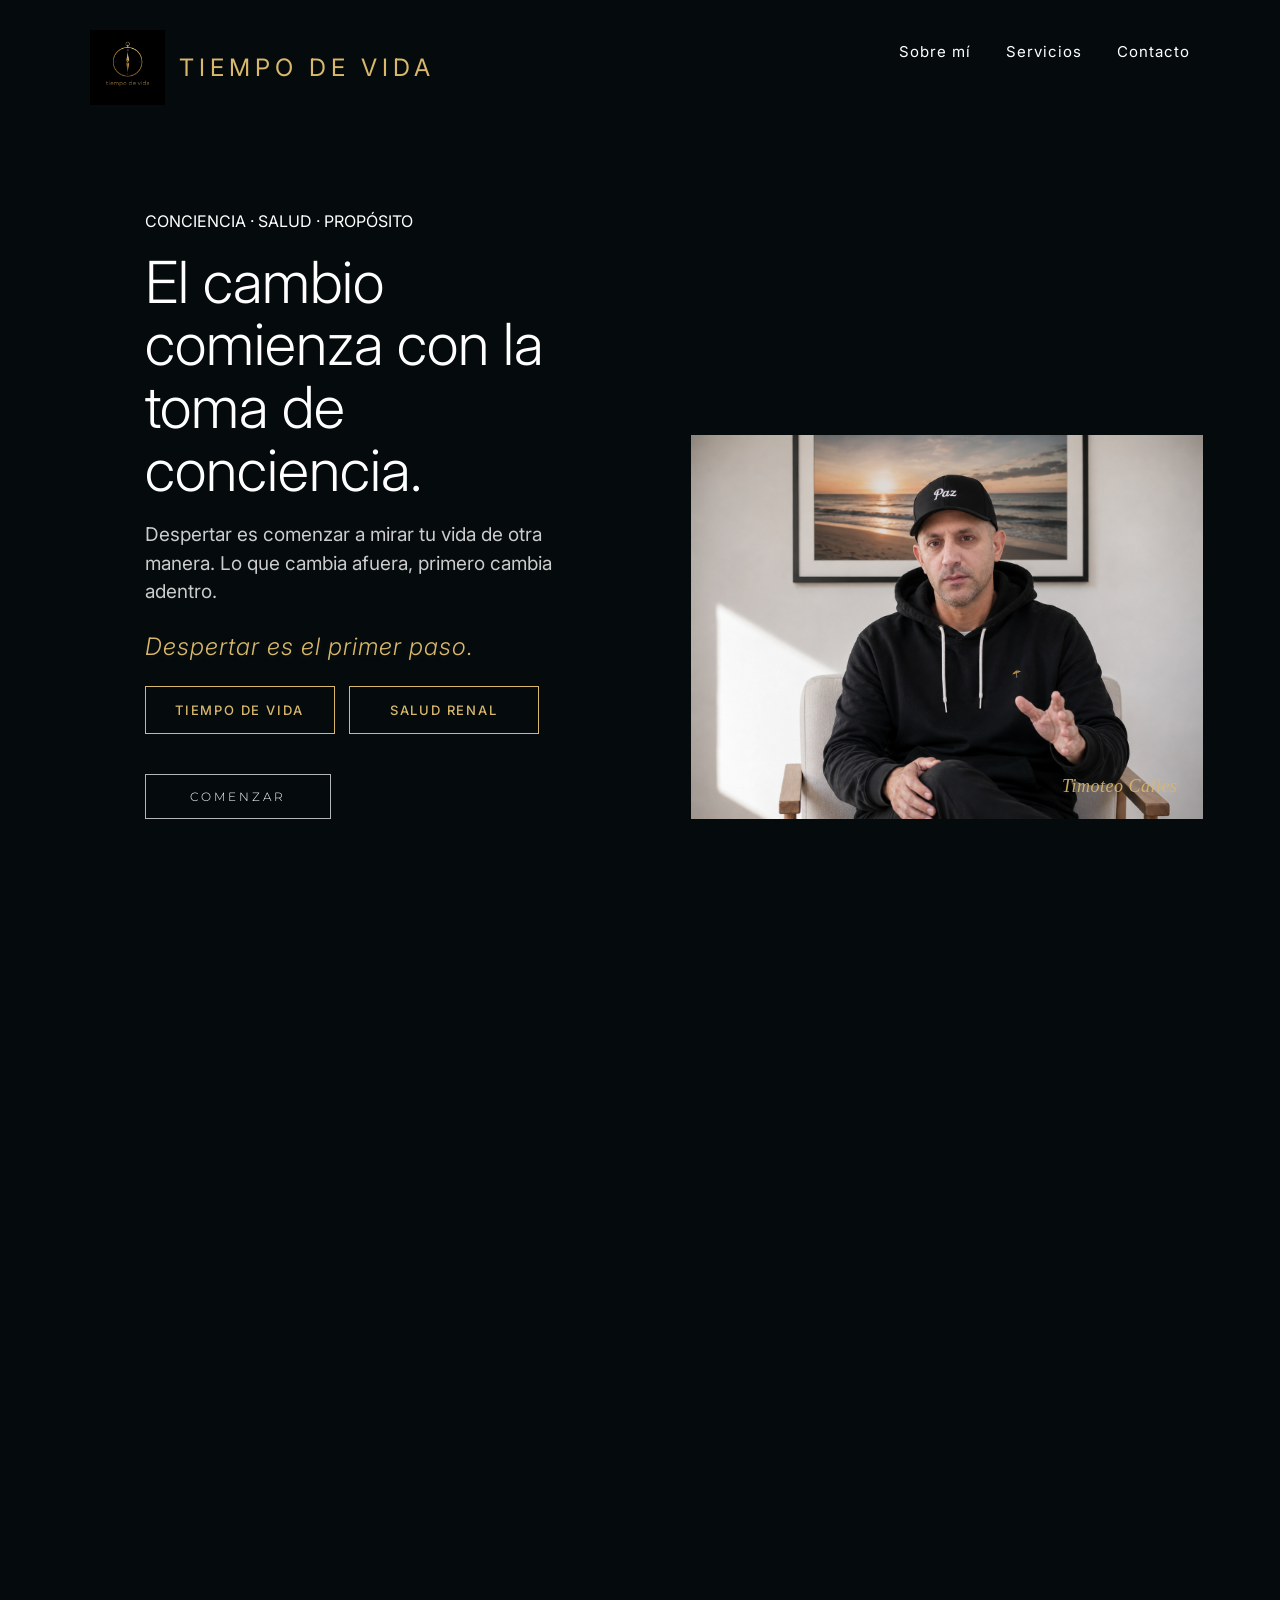
==== commit 479a998d: "Update index.html" ====
--- a/index.html
+++ b/index.html
@@ -64,7 +64,7 @@
 
 </section>
 <!-- SECCIÓN TIEMPO DE VIDA -->
-<section class="contenido-publico" id="tiempo-de-vida" hidden>
+<section class="contenido-publico" id="tiempo-de-vida">
 
     <div class="contenido-publico-header">
         <span>TIEMPO DE VIDA</span>
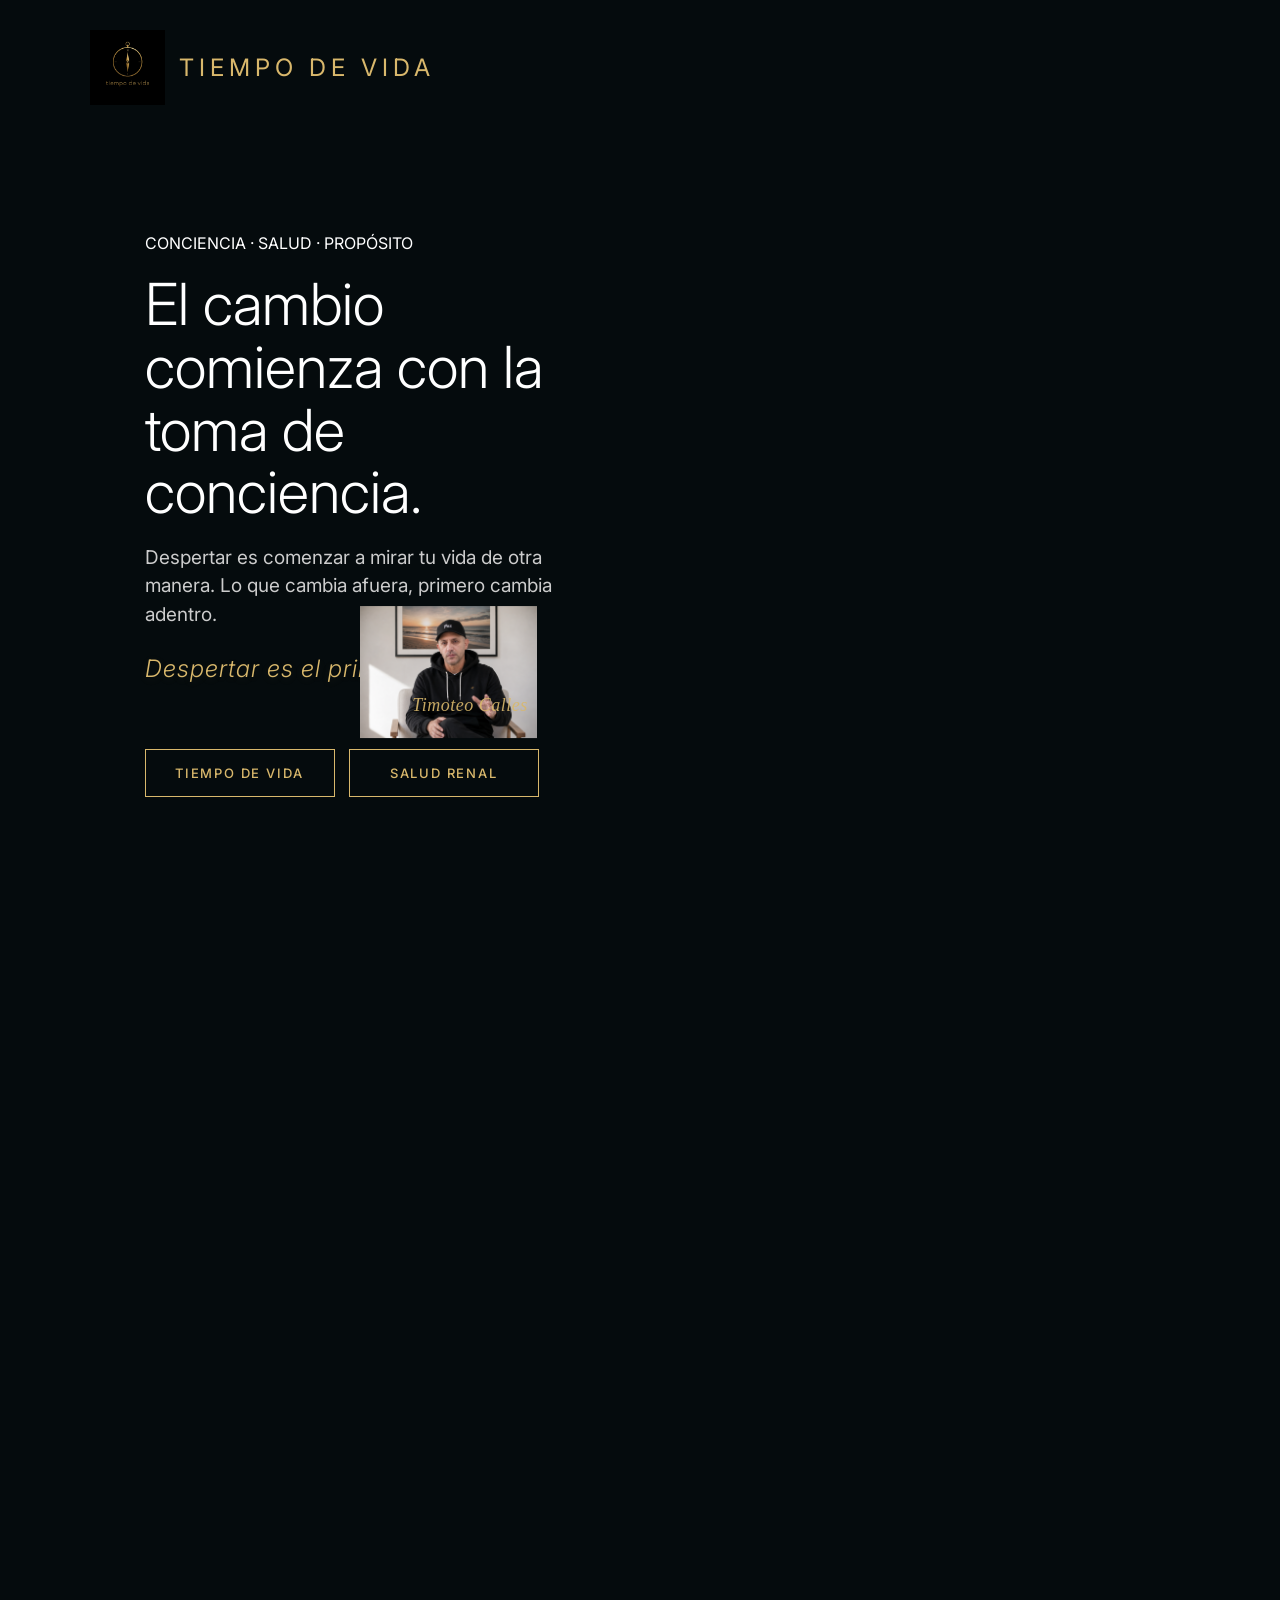
==== commit 4e5ea718: "Simplifica botones del inicio" ====
--- a/index.html
+++ b/index.html
@@ -24,11 +24,7 @@
         <span>TIEMPO DE VIDA</span>
     </div>
 
-    <nav class="hero-nav">
-        <a href="#sobre-mi">Sobre mí</a>
-        <a href="#servicios">Servicios</a>
-        <a href="#contacto">Contacto</a>
-    </nav>
+    
 
     <div class="hero-left">
 
@@ -48,14 +44,14 @@
             Despertar es el primer paso.
         </p>
 <div class="areas-publicas">
-    <a href="#tiempo-de-vida" style="display:inline-flex;align-items:center;justify-content:center;width:190px;height:48px;box-sizing:border-box;border:1px solid #d9b86c;background:#000;color:#d9b86c;text-decoration:none;font-size:13px;font-weight:500;letter-spacing:1.8px;">TIEMPO DE VIDA</a>
-    <a href="#salud-renal" style="display:inline-flex;align-items:center;justify-content:center;width:190px;height:48px;box-sizing:border-box;border:1px solid #d9b86c;background:#000;color:#d9b86c;text-decoration:none;font-size:13px;font-weight:500;letter-spacing:1.8px;">SALUD RENAL</a>
+    <a href="#tiempo-de-vida" class="btn-hero-minimalist">
+        TIEMPO DE VIDA
+    </a>
+
+    <a href="#salud-renal" class="btn-hero-minimalist">
+        SALUD RENAL
+    </a>
 </div>
-        <a href="#servicios" class="btn-hero-minimalist">
-            COMENZAR
-        </a>
-
-    </div>
 
     <div class="hero-photo">
         <img src="assets/images/hero_timoteo.png" alt="Dr. Timoteo Calles">
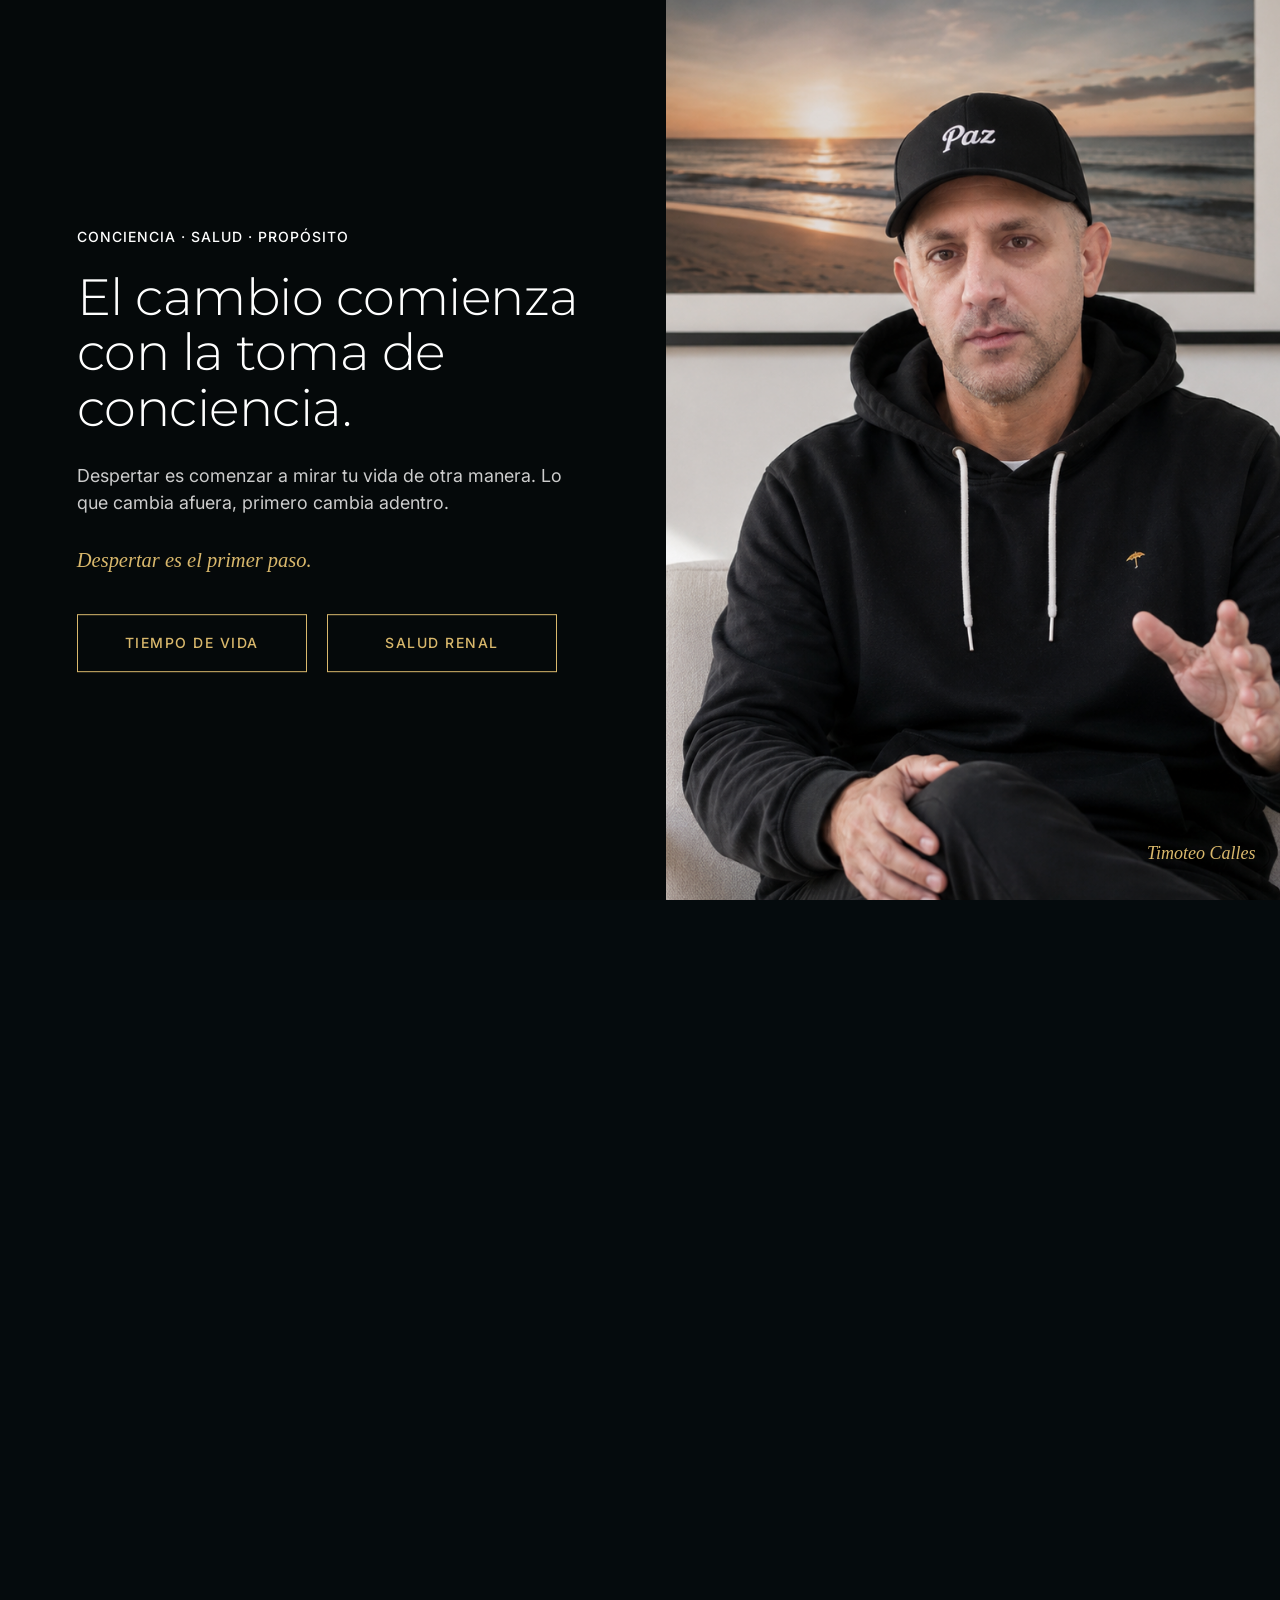
==== commit df9fcb75: "nuevo hero" ====
--- a/index.html
+++ b/index.html
@@ -17,45 +17,58 @@
 <body>
 
     <!-- HERO SECTION (Cinematográfico, Introspectivo y Minimalista) -->
-   <section class="hero-section" id="hero">
-
-    <div class="hero-brand">
-        <img src="assets/images/logo.png" alt="Tiempo de Vida">
-        <span>TIEMPO DE VIDA</span>
-    </div>
-
-    
-
-    <div class="hero-left">
-
-        <p class="hero-eyebrow">CONCIENCIA · SALUD · PROPÓSITO</p>
-
-        <h1>
-            El cambio comienza
-            <span>con la toma de conciencia.</span>
-        </h1>
-
-        <p class="hero-subtitle">
-            Despertar es comenzar a mirar tu vida de otra manera.
-            Lo que cambia afuera, primero cambia adentro.
-        </p>
-
-        <p class="hero-highlight">
-            Despertar es el primer paso.
-        </p>
-<div class="areas-publicas">
-    <a href="#tiempo-de-vida" class="btn-hero-minimalist">
-        TIEMPO DE VIDA
-    </a>
-
-    <a href="#salud-renal" class="btn-hero-minimalist">
-        SALUD RENAL
-    </a>
-</div>
-
-    <div class="hero-photo">
-        <img src="assets/images/hero_timoteo.png" alt="Dr. Timoteo Calles">
-        <div class="hero-signature">Timoteo Calles</div>
+ <section class="hero-section" id="hero">
+
+    <div class="hero-container">
+
+        <div class="hero-left">
+
+            <p class="hero-eyebrow">
+                CONCIENCIA · SALUD · PROPÓSITO
+            </p>
+
+            <h1>
+                El cambio comienza
+                <span>con la toma de conciencia.</span>
+            </h1>
+
+            <p class="hero-subtitle">
+                Despertar es comenzar a mirar tu vida de otra manera.
+                Lo que cambia afuera, primero cambia adentro.
+            </p>
+
+            <p class="hero-highlight">
+                Despertar es el primer paso.
+            </p>
+
+            <div class="areas-publicas">
+
+                <a href="#tiempo-de-vida" class="btn-hero-minimalist">
+                    TIEMPO DE VIDA
+                </a>
+
+                <a href="#salud-renal" class="btn-hero-minimalist">
+                    SALUD RENAL
+                </a>
+
+            </div>
+
+        </div>
+
+
+        <div class="hero-photo">
+
+            <img
+                src="assets/images/hero_timoteo.png"
+                alt="Dr. Timoteo Calles"
+            >
+
+            <div class="hero-signature">
+                Timoteo Calles
+            </div>
+
+        </div>
+
     </div>
 
 </section>
--- a/home.css
+++ b/home.css
@@ -25,202 +25,276 @@
 }
 
 /* --------------------------------------------------------------------------
-   2. HERO SECTION (100vh - Cinematográfico)
-   -------------------------------------------------------------------------- */
+/* =========================================================
+   HERO — ÚNICO BLOQUE DEFINITIVO
+   ========================================================= */
+
 .hero-section {
     position: relative;
     width: 100%;
-    min-height: 100vh;
-    background: #050b0d;
-    display: flex;
-    align-items: center;
+    height: 100vh;
+    min-height: 700px;
     overflow: hidden;
-    padding: 110px 7% 70px;
-}
+    background: #05090a;
+    color: #fff;
+}
+
+.hero-container {
+    position: relative;
+    width: 100%;
+    height: 100%;
+    margin: 0;
+    padding: 0;
+}
+
+/* ---------- MARCA ---------- */
+
 .hero-brand {
     position: absolute;
-    top: 35px;
-    left: 7%;
-    display: flex;
-    align-items: center;
-    gap: 14px;
-    z-index: 5;
+    top: 28px;
+    left: 3%;
+    z-index: 20;
+    display: flex;
+    align-items: center;
+    gap: 18px;
 }
 
 .hero-brand img {
-    width: 58px;
-    height: 58px;
+    width: 78px;
+    height: 78px;
     object-fit: contain;
+    border: 1px solid #d9b86c;
+    box-sizing: border-box;
 }
 
 .hero-brand span {
     color: #d9b86c;
-    font-size: 20px;
-    letter-spacing: 4px;
-}
-
-
-/* Overlay negro sutil de 18% para optimizar la lectura */
-.hero-overlay {
+    font-size: 22px;
+    font-weight: 400;
+    letter-spacing: 5px;
+}
+
+/* ---------- NAVEGACIÓN ---------- */
+
+.hero-nav {
+    position: absolute;
+    top: 32px;
+    right: 4%;
+    z-index: 20;
+    display: flex;
+    gap: 32px;
+}
+
+.hero-nav a {
+    color: #fff;
+    text-decoration: none;
+    font-size: 14px;
+    letter-spacing: 0.5px;
+}
+
+/* ---------- TEXTO IZQUIERDA ---------- */
+
+.hero-left {
+    position: absolute;
+    left: 6%;
+    top: 50%;
+    transform: translateY(-50%);
+    width: 42%;
+    max-width: 620px;
+    z-index: 10;
+}
+
+.hero-eyebrow {
+    color: #fff;
+    font-size: 14px;
+    font-weight: 500;
+    letter-spacing: 1px;
+    margin: 0 0 24px;
+}
+
+.hero-left h1 {
+    color: #fff;
+    font-family: 'Montserrat', 'Inter', sans-serif;
+    font-size: clamp(38px, 4vw, 56px);
+    line-height: 1.08;
+    font-weight: 300;
+    letter-spacing: -0.5px;
+    margin: 0;
+    max-width: 560px;
+}
+
+.hero-subtitle {
+    color: #ccc;
+    font-size: clamp(16px, 1.4vw, 20px);
+    line-height: 1.5;
+    max-width: 520px;
+    margin: 28px 0 0;
+}
+
+.hero-highlight {
+    color: #d9b86c;
+    font-family: 'Playfair Display', Georgia, serif;
+    font-size: clamp(18px, 1.6vw, 24px);
+    font-style: italic;
+    margin: 32px 0 0;
+}
+
+/* ---------- BOTONES ---------- */
+
+.hero-left .areas-publicas {
+    display: flex;
+    align-items: center;
+    gap: 20px;
+    margin: 42px 0 0;
+    padding: 0;
+}
+
+.hero-left .areas-publicas a,
+.hero-left .areas-publicas a:visited {
+    display: flex;
+    align-items: center;
+    justify-content: center;
+    width: 230px;
+    height: 58px;
+    box-sizing: border-box;
+    border: 1px solid #d9b86c;
+    background: transparent;
+    color: #d9b86c;
+    text-decoration: none;
+    font-size: 14px;
+    font-weight: 500;
+    letter-spacing: 1.5px;
+    transition: all 0.25s ease;
+}
+
+.hero-left .areas-publicas a:hover {
+    background: #d9b86c;
+    color: #05090a;
+}
+
+/* =========================================================
+   FOTO — DERECHA DE VERDAD
+   ========================================================= */
+
+.hero-photo {
     position: absolute;
     top: 0;
-    left: 0;
-    width: 100%;
+    right: 0;
+    left: auto;
+    bottom: auto;
+
+    width: 48%;
     height: 100%;
-    background-color: rgba(5, 11, 13, 0.18);
-    z-index: 1;
-}
-
-/* Contenedor del contenido en el tercio inferior */
-.hero-container {
-    position: relative;
-    z-index: 2;
-    width: 100%;
-    max-width: 950px;
-    padding: 0 40px;
-    padding-bottom: 5vh; /* Respiro inferior controlado para mantener el texto bajo del protagonista */
-    display: flex;
-    justify-content: center;
-}
-
-/* Bloque de Textos animado */
-.hero-content {
-    display: flex;
-    flex-direction: column;
-    align-items: center;
-    text-align: center;
-    width: 100%;
-    animation: cinematicFadeIn 2.5s cubic-bezier(0.16, 1, 0.3, 1) forwards;
-}
-
-/* Frase Principal: "Nadie llega hasta acá..." - Reducida y acotada para no tapar el torso */
-.hero-main-title {
-    font-family: 'Montserrat', 'Inter', sans-serif;
-    font-size: clamp(22px, 2.8vw, 42px); /* Más compacta y elegante */
-    font-weight: 300;
-    letter-spacing: 0.5px;
-    line-height: 1.4;
-    color: #ffffff;
-    max-width: 580px; /* Ancho acotado para dejar libre el área visual del protagonista */
-    margin: 0 auto;
-}
-
-/* Segunda Frase con separación elegante pero compacta */
-.hero-sub-title {
-    font-size: clamp(14px, 1.6vw, 20px); /* Tamaño más fino y sutil */
-    font-weight: 300;
-    line-height: 1.6;
-    color: rgba(255, 255, 255, 0.65); /* Blanco con leve transparencia */
-    margin-top: clamp(35px, 5vh, 50px); /* Separación generosa pero que no desplaza el texto hacia arriba */
-    letter-spacing: 0.5px;
-    max-width: 600px;
-    margin-left: auto;
-    margin-right: auto;
-}
-
-/* Frase Final: "Despertar es la causa" (Dorado Cálido en Cursiva) */
-.hero-highlight {
-    font-size: clamp(18px, 2vw, 28px); /* Proporcionalmente más pequeño y silencioso */
-    font-weight: 300;
-    font-style: italic; /* Cursiva */
-    color: #D6B07A; /* Dorado cálido */
-    margin-top: clamp(35px, 5vh, 50px); /* Separación generosa pero controlada */
-    letter-spacing: 1px;
-    text-shadow: 0 2px 10px rgba(214, 176, 122, 0.1);
-}
-
-/* Botón Minimalista Único */
-.btn-hero-minimalist {
-    display: inline-flex;
-    align-items: center;
-    justify-content: center;
-    font-family: 'Montserrat', 'Inter', sans-serif;
-    font-size: 12px;
-    font-weight: 300;
-    letter-spacing: 3px;
-    text-transform: uppercase;
-    padding: 14px 44px;
-    background-color: transparent;
-    color: #ffffff;
-    border: 1px solid rgba(255, 255, 255, 0.7);
-    text-decoration: none;
-    margin-top: clamp(30px, 4.5vh, 45px);
-    transition: all 0.6s cubic-bezier(0.16, 1, 0.3, 1);
-    cursor: pointer;
-}
-
-/* Micro-interacciones del botón */
-.btn-hero-minimalist:hover {
-    background-color: #ffffff;
-    color: #050b0d;
-    border-color: #ffffff;
-    letter-spacing: 5px; /* Expansión sutil de espaciado */
-    transform: translateY(-2px);
-    box-shadow: 0 10px 30px rgba(255, 255, 255, 0.1);
-}
-
-/* --------------------------------------------------------------------------
-   3. ANIMACIONES CINEMÁTICAS
-   -------------------------------------------------------------------------- */
-@keyframes cinematicFadeIn {
-    0% {
-        opacity: 0;
-        transform: translateY(20px);
-    }
-    100% {
-        opacity: 1;
-        transform: translateY(0);
-    }
-}
-
-/* --------------------------------------------------------------------------
-   4. DISEÑO RESPONSIVE Y ADAPTACIÓN
-   -------------------------------------------------------------------------- */
+
+    margin: 0;
+    padding: 0;
+
+    z-index: 3;
+    overflow: hidden;
+}
+
+.hero-photo img {
+    display: block;
+    width: 100%;
+    height: 100%;
+    margin: 0;
+    padding: 0;
+
+    object-fit: cover;
+    object-position: center center;
+}
+
+/* ---------- FIRMA DENTRO DE LA FOTO ---------- */
+
+.hero-photo .hero-signature {
+    position: absolute;
+    right: 4%;
+    bottom: 4%;
+    z-index: 20;
+
+    color: #d9b86c;
+    font-family: 'Playfair Display', Georgia, serif;
+    font-size: 18px;
+    font-style: italic;
+    font-weight: 400;
+}
+
+/* =========================================================
+   MOBILE
+   ========================================================= */
+
 @media (max-width: 768px) {
+
     .hero-section {
-        background-size: cover; /* En móvil llena la pantalla verticalmente */
-        background-position: center 15%; /* Centra al protagonista */
-    }
-
-    .hero-container {
-        padding: 0 24px;
-        padding-bottom: 5vh;
-    }
-    
-    .hero-sub-title {
-        margin-top: 35px;
-        line-height: 1.5;
-    }
-    
+        height: 100vh;
+        min-height: 650px;
+    }
+
+    .hero-photo {
+        top: 0;
+        right: 0;
+        width: 100%;
+        height: 100%;
+        opacity: 0.28;
+    }
+
+    .hero-left {
+        left: 8%;
+        top: 50%;
+        width: 84%;
+        max-width: none;
+        z-index: 10;
+    }
+
+    .hero-left h1 {
+        font-size: clamp(38px, 10vw, 52px);
+        max-width: 100%;
+    }
+
+    .hero-subtitle {
+        font-size: 16px;
+        max-width: 100%;
+        margin-top: 24px;
+    }
+
     .hero-highlight {
-        margin-top: 35px;
-    }
-    
-    .btn-hero-minimalist {
-        padding: 12px 34px;
-        font-size: 11px;
-        letter-spacing: 2px;
-        margin-top: 30px;
-    }
-    
-    .btn-hero-minimalist:hover {
-        letter-spacing: 3.5px;
-    }
-}
-
-/* Ajustes especiales para dispositivos pequeños con pantalla vertical muy reducida */
-@media (max-height: 650px) {
-    .hero-container {
-        padding-bottom: 3vh;
-    }
-    .hero-sub-title {
-        margin-top: 24px;
-    }
-    .hero-highlight {
-        margin-top: 24px;
-    }
-    .btn-hero-minimalist {
-        margin-top: 24px;
+        font-size: 20px;
+        margin-top: 26px;
+    }
+
+    .hero-left .areas-publicas {
+        flex-wrap: wrap;
+        gap: 12px;
+        margin-top: 32px;
+    }
+
+    .hero-left .areas-publicas a {
+        width: 180px;
+        height: 50px;
+        font-size: 12px;
+    }
+
+    .hero-brand {
+        top: 20px;
+        left: 6%;
+    }
+
+    .hero-brand img {
+        width: 65px;
+        height: 65px;
+    }
+
+    .hero-brand span {
+        font-size: 18px;
+        letter-spacing: 3px;
+    }
+
+    .hero-nav {
+        display: none;
+    }
+
+    .hero-signature {
+        display: none;
     }
 }
 
@@ -1223,279 +1297,6 @@
     .closing-contact-links .contact-separator {
         display: none;
     }
-}
-/* AJUSTE FINAL DEL HERO */
-.hero-container {
-    width: 100%;
-    height: 100%;
-    display: flex;
-    align-items: center;
-    position: relative;
-    z-index: 2;
-}
-
-.hero-left {
-    width: 45%;
-    padding-left: 2%;
-    position: relative;
-    z-index: 3;
-}
-
-.hero-left h1 {
-    color: #fff;
-    font-size: 60px;
-    line-height: 1.08;
-    font-weight: 300;
-    margin: 20px 0;
-}
-
-.hero-subtitle {
-    color: #ccc;
-    font-size: 19px;
-    line-height: 1.5;
-    max-width: 520px;
-}
-
-.hero-highlight {
-    color: #d9b86c;
-    font-size: 24px;
-    font-style: italic;
-    margin: 25px 0;
-}
-
-.hero-photo {
-    position: absolute;
-    right: 3%;
-    bottom: 0;
-    width: 48%;
-    height: 88%;
-    z-index: 2;
-}
-
-.hero-photo img {
-    width: 100%;
-    height: 100%;
-    object-fit: contain;
-    object-position: bottom center;
-}
-
-.hero-signature {
-    position: absolute;
-    right: 8%;
-    bottom: 25px;
-    color: #d9b86c;
-    font-size: 20px;
-    font-style: italic;
-}
-
-.hero-nav {
-    z-index: 5;
-}
-
-@media (max-width: 768px) {
-    .hero-left {
-        width: 100%;
-        padding: 20px;
-    }
-
-    .hero-photo {
-        width: 100%;
-        opacity: 0.35;
-        right: 0;
-    }
-
-    .hero-left h1 {
-        font-size: 42px;
-    }
-}
-.hero-nav {
-    position: absolute;
-    top: 42px;
-    right: 7%;
-    display: flex;
-    gap: 35px;
-    z-index: 10;
-}
-
-.hero-nav a {
-    color: #ffffff;
-    text-decoration: none;
-    font-size: 15px;
-    letter-spacing: 1px;
-}
-
-.hero-left {
-    width: 43%;
-    margin-left: 2%;
-}
-
-.hero-left h1 {
-    max-width: 650px;
-    font-size: 58px;
-}
-
-.hero-subtitle {
-    max-width: 500px;
-}
-/* AJUSTE FINAL HERO */
-
-.hero-brand img {
-    width: 85px;
-    height: 85px;
-    object-fit: contain;
-}
-
-.hero-brand span {
-    font-size: 24px;
-    letter-spacing: 5px;
-}
-
-.hero-photo {
-    width: 40%;
-    height: 75%;
-    right: 6%;
-    bottom: 0;
-}
-
-.hero-signature {
-    font-family: "Dancing Script", cursive;
-    font-size: 28px;
-    color: #d9b86c;
-    right: 6%;
-    bottom: 30px;
-}
-
-.hero-left {
-    width: 40%;
-    margin-left: 3%;
-}
-.hero-left {
-    width: 40%;
-    margin-left: 3%;
-    padding-top: 90px;
-}
-
-.hero-brand {
-    top: 30px;
-}
-
-.hero-brand img {
-    width: 75px;
-    height: 75px;
-}
-
-.hero-brand span {
-    font-size: 24px;
-    letter-spacing: 5px;
-}
-/* AJUSTE HERO - FOTO Y FIRMA */
-
-.hero-photo {
-    width: 40%;
-    height: 82%;
-    right: 6%;
-    bottom: auto;
-    top: 50%;
-    transform: translateY(-50%);
-}
-
-.hero-signature {
-    font-family: "Playfair Display", Georgia, serif;
-    font-size: 22px;
-    font-style: italic;
-    font-weight: 400;
-    letter-spacing: 1px;
-    color: #d9b86c;
-    right: 6%;
-    bottom: 35px;
-}
-.hero-signature {
-    font-family: "Playfair Display", Georgia, serif;
-    font-size: 18px;
-    font-style: italic;
-    font-weight: 400;
-    letter-spacing: 0.5px;
-    color: #d9b86c;
-    right: 5%;
-    bottom: 22px;
-    opacity: 0.9;
-}
-/* ===== ÁREAS PÚBLICAS - BOTONES PREMIUM ===== */
-
-.hero-left .areas-publicas {
-    display: flex !important;
-    flex-direction: row !important;
-    align-items: center !important;
-    justify-content: flex-start !important;
-    gap: 14px !important;
-    position: static !important;
-    width: auto !important;
-    margin: 24px 0 0 0 !important;
-    padding: 0 !important;
-    transform: none !important;
-    z-index: 10 !important;
-}
-
-.hero-left .areas-publicas a {
-    display: inline-flex !important;
-    align-items: center !important;
-    justify-content: center !important;
-    min-width: 180px !important;
-    height: 46px !important;
-    padding: 0 22px !important;
-    box-sizing: border-box !important;
-    border: 1px solid #c5a880 !important;
-    background: transparent !important;
-    color: #c5a880 !important;
-    text-decoration: none !important;
-    font-family: var(--font-titles) !important;
-    font-size: 12px !important;
-    font-weight: 500 !important;
-    letter-spacing: 1.8px !important;
-}
-
-.hero-left .areas-publicas a:hover {
-    background: #c5a880 !important;
-    color: #050b0d !important;
-}
-/* ===== CORRECCIÓN FINAL COLOR BOTONES ===== */
-
-.hero-left .areas-publicas a,
-.hero-left .areas-publicas a:visited {
-    color: #d9b86c !important;
-    background: transparent !important;
-    border: 1px solid #d9b86c !important;
-    text-decoration: none !important;
-}
-
-.hero-left .areas-publicas a:hover,
-.hero-left .areas-publicas a:focus {
-    color: #050b0d !important;
-    background: #d9b86c !important;
-    border-color: #d9b86c !important;
-}
-/* BOTONES ÁREAS PÚBLICAS - CORRECCIÓN DEFINITIVA */
-
-body .hero-section .hero-left .areas-publicas a,
-body .hero-section .hero-left .areas-publicas a:visited {
-    color: #d9b86c !important;
-    border: 1px solid #d9b86c !important;
-    background-color: transparent !important;
-    text-decoration: none !important;
-    display: inline-flex !important;
-    align-items: center !important;
-    justify-content: center !important;
-    width: 190px !important;
-    height: 48px !important;
-    box-sizing: border-box !important;
-    font-size: 13px !important;
-    font-weight: 500 !important;
-    letter-spacing: 1.8px !important;
-}
-
-body .hero-section .hero-left .areas-publicas a:hover {
-    color: #050b0d !important;
-    background-color: #d9b86c !important;
 }
 /* =========================================================
    TIEMPO DE VIDA - SECCIÓN PÚBLICA
@@ -1621,3 +1422,5 @@
 .contenido-publico[hidden] {
     display: none !important;
 }
+
+
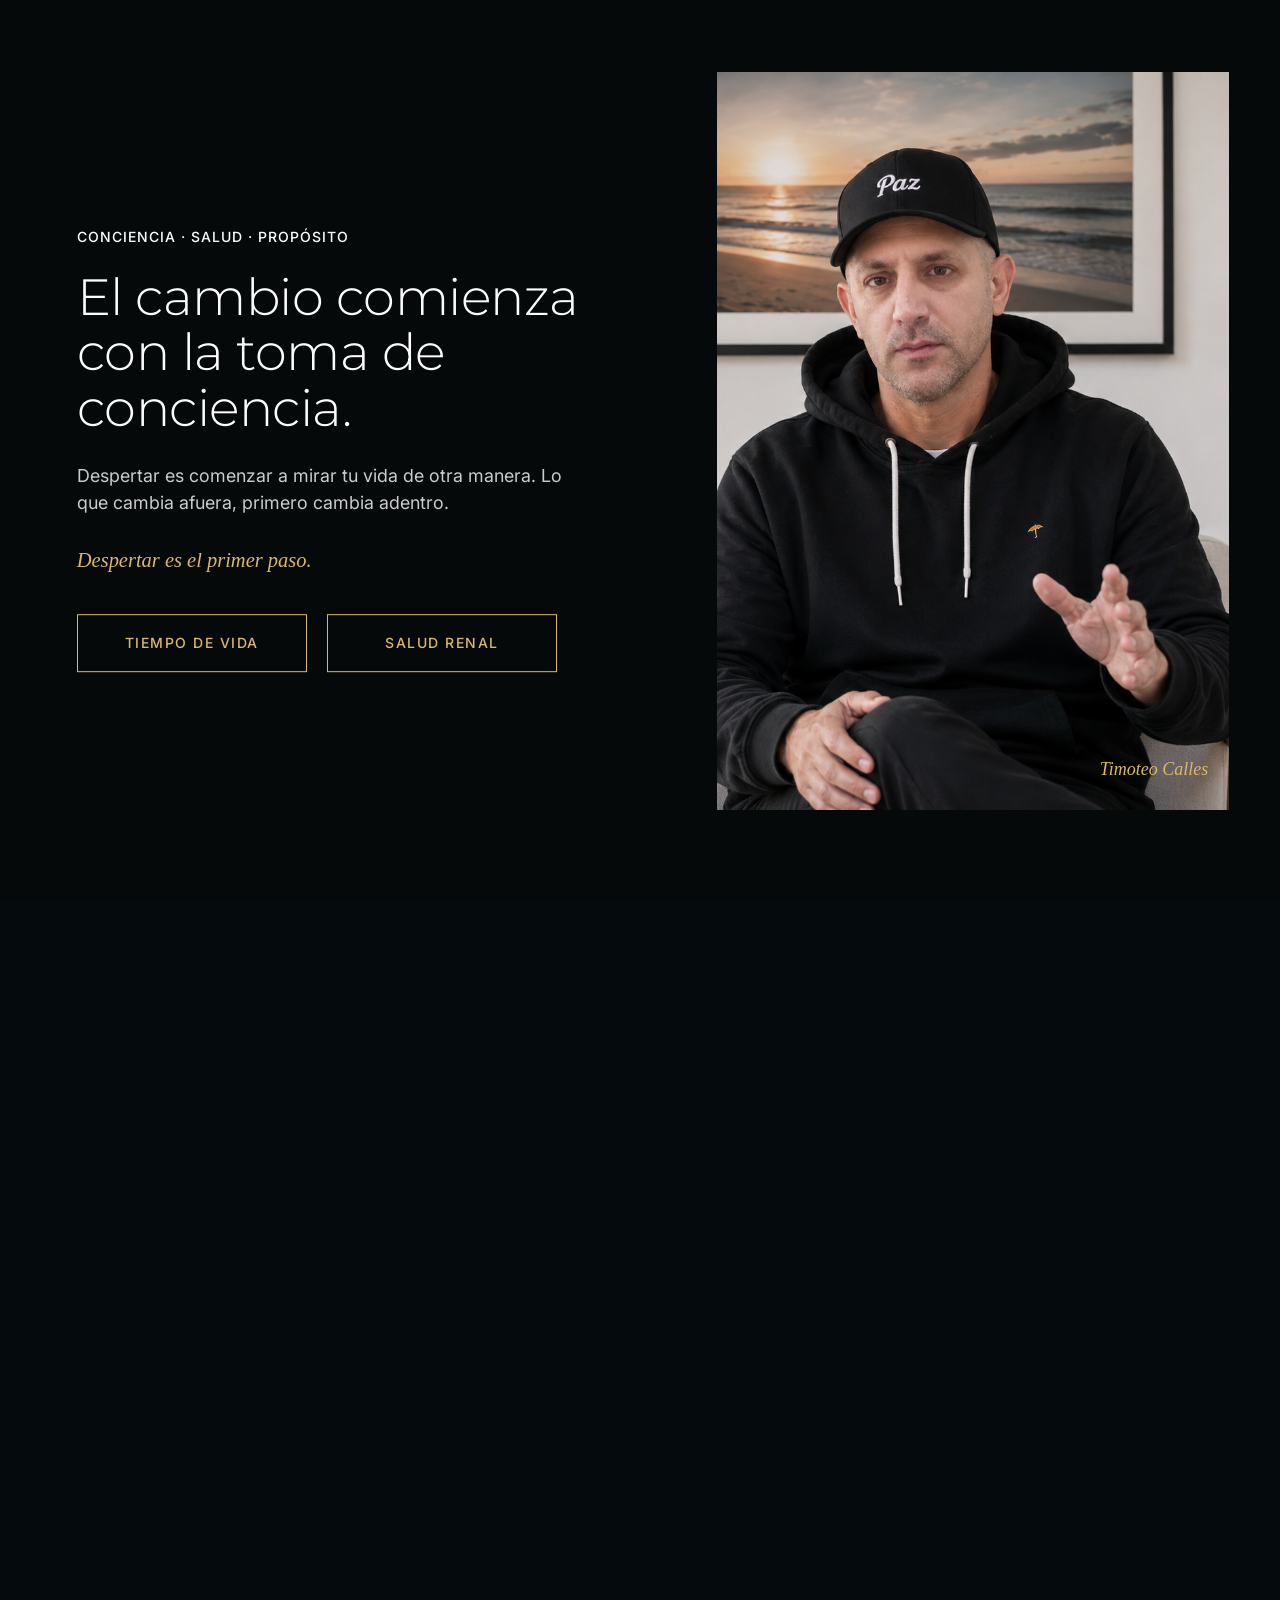
==== commit b57593a9: "HERO" ====
--- a/index.html
+++ b/index.html
@@ -85,6 +85,25 @@
     </div>
 
     <div id="publicaciones-tiempo-de-vida" class="publicaciones-grid">
+        <p>No hay publicaciones todavía.</p>
+    </div>
+
+</section>
+<!-- SECCIÓN SALUD RENAL -->
+<section class="contenido-publico" id="salud-renal">
+
+    <div class="contenido-publico-header">
+        <span>SALUD RENAL</span>
+
+        <h2>Prevención. Conocimiento. Autonomía.</h2>
+
+        <p>
+            Un espacio para comprender tu salud renal,
+            prevenir y tomar mejores decisiones.
+        </p>
+    </div>
+
+    <div id="publicaciones-salud-renal" class="publicaciones-grid">
         <p>No hay publicaciones todavía.</p>
     </div>
 
@@ -352,5 +371,6 @@
         </div>
     </section>
 <script src="app.js"></script>
+<script src="publicaciones.js"></script>
 </body>
 </html>
--- a/home.css
+++ b/home.css
@@ -173,37 +173,55 @@
 }
 
 /* =========================================================
-   FOTO — DERECHA DE VERDAD
+   HERO — FOTO A LA DERECHA
    ========================================================= */
 
 .hero-photo {
-    position: absolute;
-    top: 0;
-    right: 0;
-    left: auto;
-    bottom: auto;
-
-    width: 48%;
-    height: 100%;
-
-    margin: 0;
-    padding: 0;
-
-    z-index: 3;
-    overflow: hidden;
+    position: absolute !important;
+
+    top: 8vh !important;
+left: 56% !important;
+right: auto !important;
+bottom: auto !important;
+
+width: 40vw !important;
+height: 82vh !important;
+
+    margin: 0 !important;
+    padding: 0 !important;
+
+    overflow: hidden !important;
+    z-index: 3 !important;
 }
 
 .hero-photo img {
-    display: block;
-    width: 100%;
-    height: 100%;
-    margin: 0;
-    padding: 0;
-
-    object-fit: cover;
-    object-position: center center;
-}
-
+    display: block !important;
+
+    width: 100% !important;
+    height: 100% !important;
+
+    margin: 0 !important;
+    padding: 0 !important;
+
+    object-fit: cover !important;
+    object-position: 65% center !important;
+}
+
+/* Firma dentro de la foto */
+.hero-photo .hero-signature {
+    position: absolute !important;
+
+    right: 4% !important;
+    bottom: 4% !important;
+
+    z-index: 20 !important;
+
+    color: #d9b86c !important;
+    font-family: 'Playfair Display', Georgia, serif !important;
+    font-size: 18px !important;
+    font-style: italic !important;
+    font-weight: 400 !important;
+}
 /* ---------- FIRMA DENTRO DE LA FOTO ---------- */
 
 .hero-photo .hero-signature {
@@ -243,6 +261,7 @@
         top: 50%;
         width: 84%;
         max-width: none;
+
         z-index: 10;
     }
 
